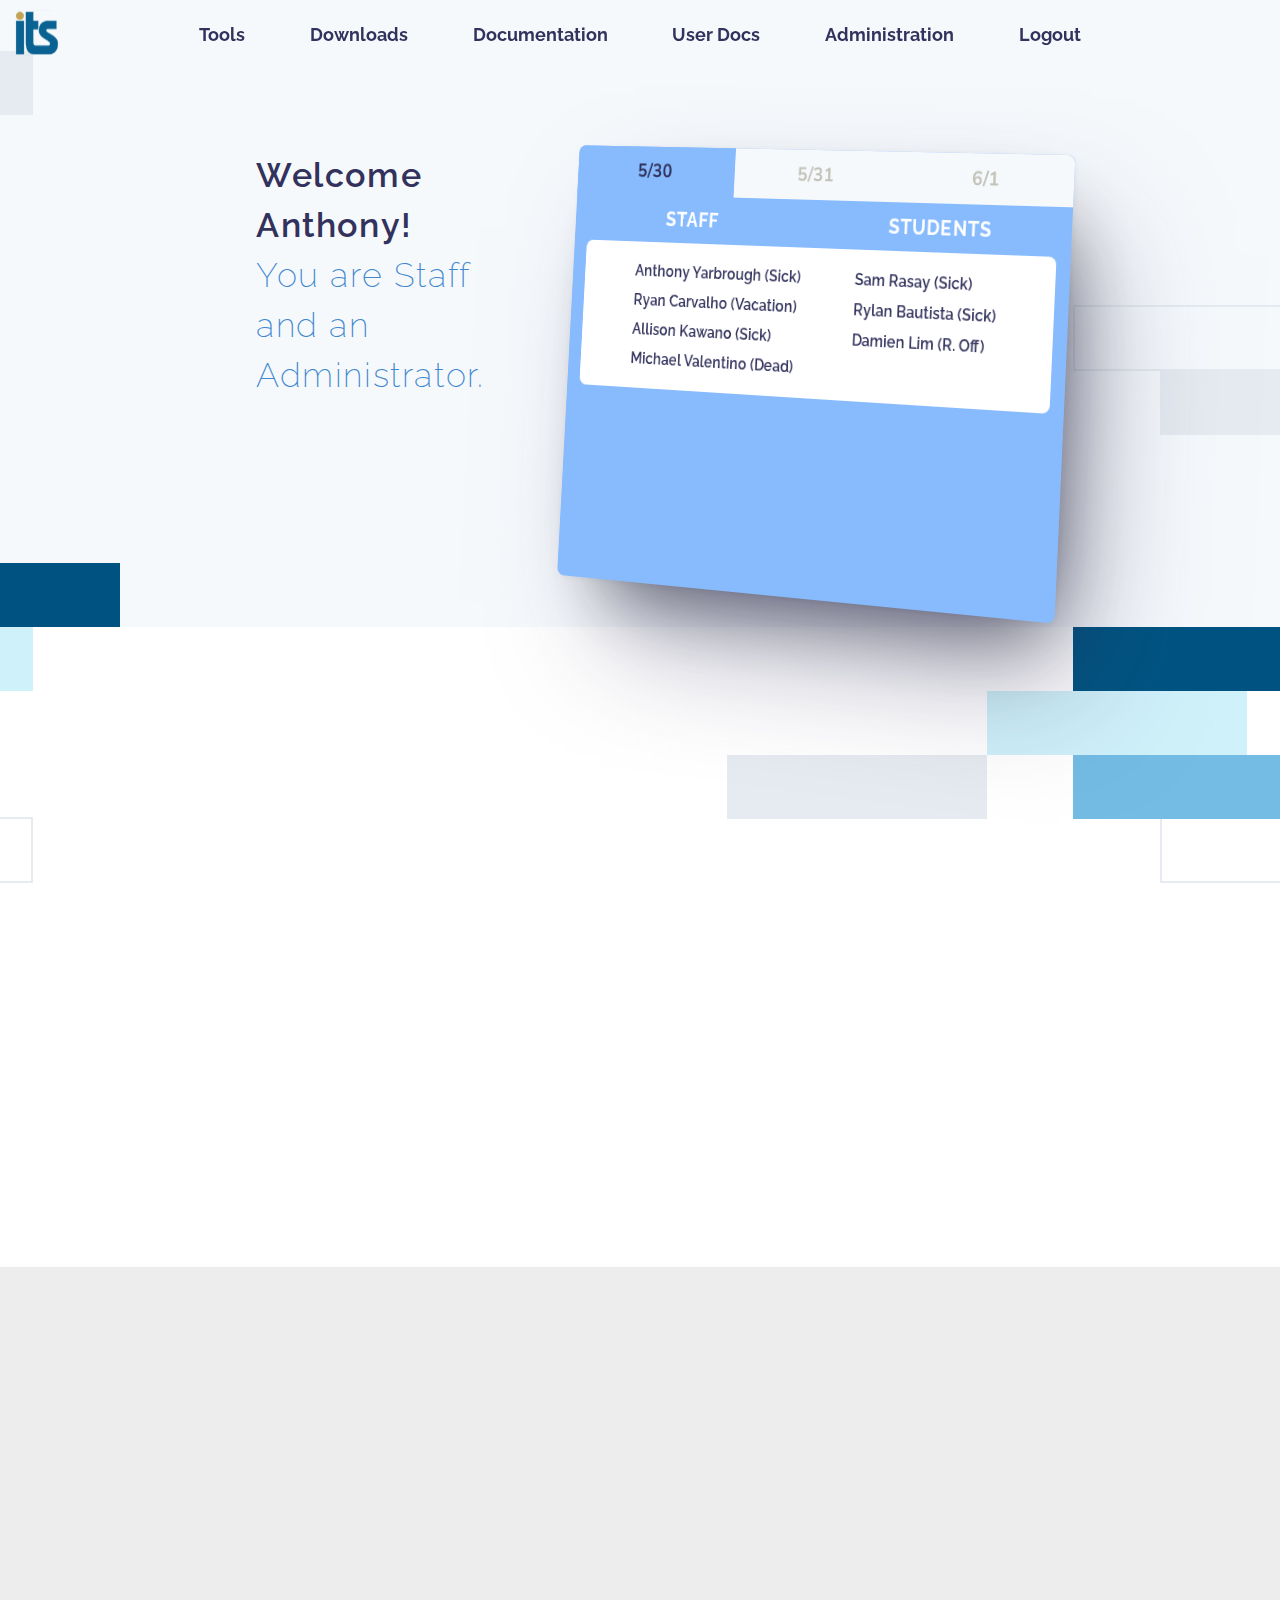
==== main.html @ c036ea23 "main page progress" ====
<!DOCTYPE html>
<head>
  <meta charset="utf-8">
  <meta http-equiv="X-UA-Compatible" content="IE=edge">
  <title>Information Technology Resources</title>
  <meta name="description" content="">
  <meta name="viewport" content="width=device-width, initial-scale=1">

  <link rel="stylesheet" href="css/styles.css">
  <link rel="stylesheet" href="css/dropdown.css">
  <link rel="stylesheet" href="css/main_layout.css">
  <link rel="stylesheet" href="css/main_out.css">
  <link href="https://fonts.googleapis.com/css?family=Raleway:300,400,500,600,700" rel="stylesheet">
  <link href="https://fonts.googleapis.com/css?family=Nunito+Sans:700" rel="stylesheet">

</head>

<body>
  <header class="cd-morph-dropdown">
    <a href="#">
      <img src="img/its.svg" id="logo">
    </a>
  
    <a href="#0" class="nav-trigger">Open Nav
      <span aria-hidden="true"></span>
    </a>
  
    <nav class="main-nav">
      <ul>
        <li class="has-dropdown" data-content="tools">
          <a href="#0">Tools</a>
        </li>
  
        <li class="has-dropdown" data-content="downloads">
          <a href="#0">Downloads</a>
        </li>
  
        <li class="has-dropdown" data-content="documentation">
          <a href="#0">Documentation</a>
        </li>
  
        <li class="has-dropdown" data-content="userdocs">
          <a href="#0">User Docs</a>
        </li>
  
        <li class="has-dropdown" data-content="administration">
          <a href="#0">Administration</a>
        </li>
  
        <li class="has-dropdown" data-content="none">
          <a href="#">Logout</a>
        </li>
      </ul>
    </nav>
  
    <div class="morph-dropdown-wrapper">
      <div class="dropdown-list">
        <ul>
          <li id="none" class="dropdown links">
            <a href="#0" class="label" id="logoutlabel">Logout</a>
  
            <div class="content">
  
            </div>
          </li>
  
          <li id="tools" class="dropdown links">
            <a href="#0" class="label">Tools</a>
  
            <div class="content">
              <div class="primarygrp" id="toollinks">
  
                <a href="#" class="linkcontainer">
                  <h3 class="linktitle linkicon titlecolor">
                    <img src="img/Slack.svg"> Slack
                  </h3>
                  <span class="linksub" style="margin-bottom: 24px;">Slide into those DMs.</span>
                </a>
  
                <a href="#" class="linkcontainer">
                  <h3 class="linktitle linkicon titlecolor">
                    <img src="img/UHIMC.svg"> UHIMC
                  </h3>
                  <span class="linksub" style="margin-bottom: 24px;">Lookup UH records (for official use only).</span>
                </a>
  
                <a href="#" class="linkcontainer">
                  <h3 class="linktitle linkicon titlecolor">
                    <img src="img/simp.svg"> SIMP
                  </h3>
                  <span class="linksub" style="margin-bottom: 24px;">Access our ticket system.</span>
                </a>
  
                <a href="#" class="linkcontainer">
                  <h3 class="linktitle linkicon titlecolor">
                    <img src="img/Gmail.svg"> UH Gmail
                  </h3>
                  <span class="linksub">Google @ UH Email service.</span>
                </a>
              </div>
  
              <div class="secondarygrp" id="toolsecondary">
                <ul>
                  <li>
                    <a href="#" class="linktitle linkicon">
                      <img src="img/Email.svg"> Email Generator
                    </a>
                  </li>
                  <li>
                    <a href="#" class="linktitle linkicon">
                      <img src="img/Rio.svg"> Dept/RIO Management
                    </a>
                  </li>
                  <li>
                    <a href="#" class="linktitle linkicon">
                      <img src="img/IP.svg"> IP/MAC Lookup
                    </a>
                  </li>
                  <li>
                    <a href="#" class="linktitle linkicon">
                      <img src="img/Software.svg"> Software Download Page
                    </a>
                  </li>
                </ul>
              </div>
            </div>
          </li>
  
          <li id="downloads" class="dropdown links">
            <a href="#0" class="label">Downloads</a>
  
            <div class="content">
              <div class="primarygrp">
                <div class="linkcontainer">
                  <h3 class="linktitle linkicon">
                    <img src="img/Downloads.svg"> Waiver Downloads
                  </h3>
                  <span class="linksub">Choose the appropriate waiver type.</span>
                </div>
                <div id="waivers">
                  <a href="#">Waiver of Liability</a>
                  <a href="#">Waiver for Disk Recovery</a>
                  <a href="#">Waiver for Drop-Offs</a>
                </div>
              </div>
              <div class="secondarygrp">
                <ul>
                  <li>
                    <a href="#" class="linktitle linkicon">
                      <img src="img/Contract.svg"> Contract for Phone Headsets
                    </a>
                  </li>
                </ul>
              </div>
            </div>
          </li>
  
          <li id="documentation" class="dropdown button">
            <a href="#0" class="label" style="color: #6772e5;">Documentation</a>
  
            <div class="content">
              <div class="primarygrp">
                <a href="#" class="linkcontainer" id="docgrp">
                  <h3 class="linktitle linkicon">
                    <svg width="17" height="17" viewBox="0 0 17 15" version="1.1" xmlns="http://www.w3.org/2000/svg" xmlns:xlink="http://www.w3.org/1999/xlink">
                      <g id="Canvas" fill="none">
                        <g id="documentation">
                          <g id="Vector">
                            <path id="vector1" d="M 0.945 2.57492e-08L 4.577 2.57492e-08C 6.744 2.57492e-08 8.5 1.007 8.5 2.832L 8.5 14.415C 7.988 14.415 7.485 14.078 7.17 13.825C 6.14 12.997 4.113 12.997 1.948 12.997L 0.945 12.997C 0.821032 12.9971 0.698252 12.9728 0.583671 12.9255C 0.469089 12.8782 0.36495 12.8088 0.277198 12.7212C 0.189447 12.6337 0.119802 12.5297 0.0722403 12.4152C 0.0246785 12.3007 0.000131252 12.178 0 12.054L 0 0.946C 0 0.424 0.423 0.002 0.945 0.002L 0.945 2.57492e-08Z"
                              fill="#87BBFD" />
                          </g>
                          <g id="Vector_2">
                            <path id="vector2" d="M 7.555 2.57492e-08L 3.923 2.57492e-08C 1.757 2.57492e-08 0 1.007 0 2.832L 0 14.415C 0.512 14.415 1.015 14.078 1.33 13.825C 2.36 12.997 4.387 12.997 6.552 12.997L 7.555 12.997C 7.67914 12.9971 7.80208 12.9728 7.91679 12.9253C 8.0315 12.8779 8.13573 12.8083 8.22351 12.7205C 8.31129 12.6327 8.38089 12.5285 8.42833 12.4138C 8.47578 12.2991 8.50013 12.1761 8.5 12.052L 8.5 0.947C 8.50013 0.822864 8.47578 0.699921 8.42833 0.585209C 8.38089 0.470496 8.31129 0.366268 8.22351 0.278491C 8.13573 0.190713 8.0315 0.12111 7.91679 0.0736658C 7.80208 0.0262217 7.67914 0.00186843 7.555 0.002L 7.555 2.57492e-08Z"
                              transform="translate(8.5 0)" fill="#6772E5" />
                          </g>
                        </g>
                      </g>
                    </svg>
                    Help Desk Wiki
                  </h3>
                  <span class="linksub">Review any Help Desk procedure.</span>
                </a>
                <div class="docArticles">
                  <ul>
                    <li>
                      <h4>Common Docs</h4>
                    </li>
                    <li>
                      <a href='#'>Phones</a>
                    </li>
                    <li>
                      <a href='#'>Attendance</a>
                    </li>
                    <li>
                      <a href='#'>Email</a>
                    </li>
                    <li>
                      <a href='#'>General Policies</a>
                    </li>
                  </ul>
                  <ul>
                    <li>
                      <h4>Popular Topics</h4>
                    </li>
                    <li>
                      <a href='#'>ID Management</a>
                    </li>
                    <li>
                      <a href='#'>File Drop</a>
                    </li>
                    <li>
                      <a href='#'>Service Window</a>
                    </li>
                    <li>
                      <a href='#'>Data Center Access</a>
                    </li>
                  </ul>
                </div>
              </div>
  
              <div class="secondarygrp">
                <ul>
                  <li>
                    <a href="#" class="linktitle linkicon">
                      <img src="img/Schedules.svg"> Schedules
                    </a>
                  </li>
                  <li>
                    <a href="#" class="linktitle linkicon">
                      <img src="img/BuildingIP.svg"> Building IP List
                    </a>
                  </li>
                  <li>
                    <a href="#" class="linktitle linkicon">
                      <img src="img/Phone.svg"> Phone Numbers &amp; Useful Info
                    </a>
                  </li>
                  <li>
                    <a href="#" class="linktitle linkicon">
                      <img src="img/Checklist.svg"> Operations Checklist
                    </a>
                  </li>
                </ul>
              </div>
            </div>
          </li>
  
          <li id="userdocs" class="dropdown button">
            <a href="#0" class="label" style="color: #e39f48;">User Docs</a>
  
            <div class="content">
              <div class="primarygrp">
                <a href="#" class="linkcontainer" id="askus">
                  <h3 class="linktitle linkicon">
                    <img src="img/AskUs.svg"> AskUs Articles
                  </h3>
                  <span class="linksub" style="margin-bottom: 24px;">A collection of instructional articles.</span>
                </a>
  
                <a href="#" class="linkcontainer" id="reps">
                  <h3 class="linktitle linkicon">
                    <img src="img/Reps.svg"> ITS Campus Reps
                  </h3>
                  <span class="linksub">Hours &amp; location of PW reset reps.</span>
                </a>
              </div>
  
              <div class="secondarygrp">
                <ul>
                  <li>
                    <a href="#" class="linktitle linkicon">
                      <img src="img/Policy.svg"> ITS Support Policy
                    </a>
                  </li>
                  <li>
                    <a href="#" class="linktitle linkicon">
                      <img src="img/Labs.svg"> ITS Labs Homepage
                    </a>
                  </li>
                  <li>
                    <a href="#" class="linktitle linkicon">
                      <img src="img/AnR.svg"> A&amp;R Representatives
                    </a>
                  </li>
                </ul>
              </div>
            </div>
          </li>
  
          <li id="administration" class="dropdown button">
            <a href="#0" class="label" style="color: #b76ac4;">Administration</a>
            <div class="content">
              <div class="primarygrp">
                <a href="#" class="linkcontainer">
                  <h3 class="linktitle linkicon admincolor">
                    <img src="img/Schedule.svg"> Schedule Management
                  </h3>
                  <span class="linksub" style="margin-bottom: 24px;">Edit &amp; view schedules/timesheets.</span>
                </a>
                <a href="#" class="linkcontainer">
                  <h3 class="linktitle linkicon admincolor">
                    <img src="img/Account.svg"> Account Management
                  </h3>
                  <span class="linksub" style="margin-bottom: 24px;">Add/Edit users to HDSupport.</span>
                </a>
                <a href="#" class="linkcontainer">
                  <h3 class="linktitle linkicon admincolor">
                    <img src="img/Matrix.svg"> Browser Recommendations
                  </h3>
                  <span class="linksub">Manage the browser matrix.</span>
                </a>
              </div>
  
              <div class="secondarygrp">
                <ul>
                  <li>
                    <a href="#" class="linktitle linkicon">
                      <img src="img/waiver.svg"> Waiver Management
                    </a>
                  </li>
                  <li>
                    <a href="#" class="linktitle linkicon">
                      <img src="img/database.svg"> PHP MyAdmin
                    </a>
                  </li>
                </ul>
              </div>
            </div>
          </li>
        </ul>
  
        <div class="bg-layer" aria-hidden="true"></div>
      </div>
      <!-- dropdown-list -->
    </div>
    <!-- morph-dropdown-wrapper -->
  </header>

  <div class="BGcontainer">
    <div id="heroBG">
      <span class="gray" id="stripe1"></span>
      <span class="lightblue" id="stripe2"></span>
      <span class="darkblue" id="stripe3"></span>
      <span class="lightblue2" id="stripe4"></span>
      <span class="darkblue" id="stripe5"></span>
      <span class="grayline" id="stripe6"></span>
      <span class="lightblue2" id="stripe7"></span>
      <span class="lightblue" id="stripe8"></span>
      <span class="gray" id="stripe9"></span>
      <span class="grayline" id="stripe10"></span>
      <span class="grayline" id="stripe11"></span>
      <span class="grayline" id="stripe12"></span>
      <span class="gray" id="stripe13"></span>
      <span class="white" id="stripebg"></span>
    </div>
  </div>

  <div class="contain">
    <section id="namesAndRoles">
      <div>
        <h2 class="welcome-text">Welcome Anthony!
          <br>
          <span class="welcome-accent">You are Staff and an Administrator.</span>
        </h2>
      </div>
      <div>
        <div class="welcome-card">
          <div class="cd-tabs js-cd-tabs">
            <nav>
              <ul class="cd-tabs__navigation js-cd-navigation">
                <li>
                  <a data-content="today" class="cd-selected numbers" href="#0">5/30</a>
                </li>
                <li>
                  <a data-content="tomorrow" href="#0" class="numbers">5/31</a>
                </li>
                <li>
                  <a data-content="more" href="#0" class="numbers">6/1</a>
                </li>
              </ul>
            </nav>

            <div class="welcome-sideheading">
              <h6>Staff</h6>
              <h6>Students</h6>
            </div>
          
            <ul class="cd-tabs__content js-cd-content">
              <li data-content="today" class="cd-selected welcome-sidetext">
                <div>
                  <div>Anthony Yarbrough (Sick)</div>
                  <div>Ryan Carvalho (Vacation)</div>
                  <div>Allison Kawano (Sick)</div>
                  <div>Michael Valentino (Dead)</div>
                </div>

                <div>
                  <div>Sam Rasay (Sick)</div>
                  <div>Rylan Bautista (Sick)</div>
                  <div>Damien Lim (R. Off)</div>
                </div>
              </li>
          
              <li data-content="tomorrow" class="welcome-sidetext">
                Lorem ipsum dolor sit amet, consectetur adipisicing elit. Non a voluptatibus, ex odit totam cumque nihil eos asperiores
                ea, labore rerum. Doloribus tenetur quae impedit adipisci, laborum dolorum eaque ratione quaerat, eos dicta consequuntur
                atque ex facere voluptate cupiditate incidunt.
              </li>

              <li data-content="more" class="welcome-sidetext">
                Lorem ipsum dolor sit amet, consectetur adipisicing elit. Non a voluptatibus, ex odit totam cumque nihil eos asperiores ea,
                labore rerum. Doloribus tenetur quae impedit adipisci, laborum dolorum eaque ratione quaerat, eos dicta consequuntur atque
                ex facere voluptate cupiditate incidunt.
              </li>
            </ul>
          </div>
        </div>
      </div>
    </section>

    <section id="peopleOut">
      
    </section>

    <section id="actionButtons">

    </section>
  </div>

  <script type="text/javascript" src="js/jquery-3.3.1.min.js"></script>
  <script type="text/javascript" src="js/dropdown.js"></script>
  <script type="text/javascript" src="js/main_out.js"></script>
  <script type="text/javascript" src="js/misc.js"></script>

</body>
---- css/styles.css ----
*, ::after, ::before {
    box-sizing: inherit;
}

header {
  z-index: 2;
}

form {
  display: contents;
  margin: 0;
}

body {
  margin: 0;
  text-rendering: optimizeLegibility;
  -webkit-font-smoothing: antialiased;
  -moz-osx-font-smoothing: grayscale;
  font-feature-settings: "pnum";
  font-variant-numeric: proportional-nums;
  font-family: 'Raleway', 'Nunito Sans', sans-serif;
  background-color: hsl(0, 0%, 93%);
  overflow-x: hidden;
}

a {
  text-decoration: none;
}

h1, h2, h3, h4, h5, h6 {
  margin: 0;
}

p {
  margin: 0px 0px 12px 0px;
}

textarea {
  font-family: inherit;
  border:  none;
  outline: none;
  resize: none;
  padding: 7px 20px 7px 13px;
  font-weight: 400;
  font-size: 13px;
  line-height: 18px;
  background-color: #f1f3f6;
  color: #32325d;
  border-radius: 4px;
    -webkit-transition: background-color .1s ease-in,color .1s ease-in;
  transition: background-color .1s ease-in,color .1s ease-in;
  height: 100px;
  width: 400px;
}

textarea:focus {
  background-color: transparent;
  color: #4d4e6d!important;
  box-shadow: 0 0 0 1px #e4effa;
}

input[type="text"] {
  font-family: inherit;
  font-weight: 400;
  border: none;
  outline: none;
  width: 100%;
  border-radius: 15px;
  padding: 10px;
  font-size: 14px;
  background-color: #f1f3f6;
  color: #323325;
  -webkit-transition: background-color .1s ease-in,color .1s ease-in;
  transition: background-color .1s ease-in,color .1s ease-in;
  height: 30px;
}

input[type="text"]:focus {
  background-color: transparent;
  color: #4d4e6d!important;
  box-shadow: 0 0 0 1px #e4effa;
}

input[type="submit"] {
  border: none;
  cursor: pointer;
}

select {
  border: 1px solid #eee;
  width: 100%;
  color: #111;
  font-family: inherit;
  font-weight: 400;
  padding: 15px;
  margin-bottom: 12px;
  border-radius: 30px;
  background-color: #f1f3f6;
  outline: 0;
  background-image: url("../img/select.svg");
  background-repeat: no-repeat;
  background-position: 95%;
  background-size: .8em;
  -moz-appearance: none;
  -webkit-appearance: none;
}

table {
  background-color: #fff;
  border-spacing: 0;
  border-radius: 6px;
  box-shadow: 0 15px 35px rgba(50,50,93,.1), 0 5px 15px rgba(0,0,0,.07);
}

th {
  font-weight: 600;;
  text-align: left;
  color: #fff;
  text-transform: uppercase;
  font-size: 16px;
  padding: 15px;
  border-bottom: 1px solid #e6e6e6;
  background-color: #39a7c9;
}

td {
  padding: 15px;
  border-bottom: 1px solid #e6e6e6;
  color: #525f7f;
  font-size: 16px;
  font-weight: 500;
}

[type="checkbox"]:checked, [type="checkbox"]:not(:checked) {
    position: absolute;
    visibility: hidden;
}

[type="checkbox"], [type="radio"] {
    -webkit-box-sizing: border-box;
    box-sizing: border-box;
    padding: 0;
}

[type="checkbox"] + label {
    position: relative;
    padding-left: 2em;
    cursor: pointer;
    display: inline-block;
    height: 25px;
    line-height: 25px;
    font-size: .9em;
    margin-right: 12px;
    -webkit-user-select: none;
    -moz-user-select: none;
    -khtml-user-select: none;
    -ms-user-select: none;
}

[type="checkbox"] + label::before {
    content: "";
    position: absolute;
    top: 0;
    left: 3px;
    width: 15px;
    height: 15px;
    z-index: 0;
    border: 1px solid #666;
    border-radius: 1px;
    margin-top: 4px;
    -webkit-transition: .2s;
    transition: .2s;
}

[type="checkbox"]:checked + label::before {
    top: -8px;
    left: -2px;
    width: 10px;
    height: 18px;
    border-top: 2px solid transparent;
    border-left: 2px solid transparent;
    border-right: 2px solid #06d19c;
    border-bottom: 2px solid #06d19c;
    -webkit-transform: rotate(40deg);
    -ms-transform: rotate(40deg);
    transform: rotate(40deg);
    -webkit-backface-visibility: hidden;
    backface-visibility: hidden;
    -webkit-transform-origin: 100% 100%;
    -ms-transform-origin: 100% 100%;
    transform-origin: 100% 100%;
}

label {
  display: block;
  text-align: left;
}

ul, ol {
  margin: 0;
  padding: 0;
  list-style: none;
}

.listicon {
  margin-bottom: 12px;
  position: relative;
  padding-left: 2em;
  font-size: 16px;
}

.listicon:before {
  content: ' ';
  width: 20px;
  height: 20px;
  top: 0;
  left: 0;
  position: absolute;
  background: url('../img/checkmark-outline.svg')
}

.muted-text {
  line-height: 1;
  font-weight: 300;
  font-size: 13px;
  color: hsl(0, 0%, 37%)
}

.body-text {
  color: hsl(0, 0%, 37%);
  font-size: 16px;
  font-weight: 400;
  line-height: 1.5;
}

.title-text {
  color: #222;
  font-weight: 600;
  font-size: 36px;
  text-transform: uppercase;
  letter-spacing: .15rem;
}

.welcome-text {
  color: #32325d;
  font-weight: 600;
  font-size: 34px;
  letter-spacing: .1rem;
  line-height: 50px;
}

.welcome-accent {
  color: #3e87cf;
  font-weight: 200;
}

.welcome-card {
  background: #87bbfd;
  border-radius: 8px;
  overflow: hidden;
  width: 566px;
  height: 446px;
  box-shadow: 0 15px 35px rgba(50,50,93,.1),0 5px 15px rgba(0,0,0,.07);
  transform-origin: top center;
}

@media (min-width: 880px) {
  .welcome-card {
    box-shadow: 1px 1px 5px 0 rgba(26,26,67,.05),39px 62.5px 125px -25px rgba(50,50,93,.5),23.4px 37.5px 75px -37.5px rgba(0,0,0,.6);
    transform: scale(1) translateX(50px) translateY(0) perspective(3190px) rotateY(-29deg) rotateX(4deg) rotate(1deg);
  }
}

.welcome-sidetext {
  color: #32325d;
  font-weight: 600;
  font-size: 16px;
  line-height: 30px;
}

.welcome-sideheading {
  display: flex;
  color: #fff;
  font-size: 30px;
  justify-content: space-evenly;
  padding: 12px 0;
  text-transform: uppercase;
  letter-spacing: .04em;
}

.card {
  background-color:  #fff;
  padding: 30px;
  box-shadow: 0 15px 35px rgba(50,50,93,.1), 0 5px 15px rgba(0,0,0,.07);
  border-radius: 4px;
}

.footercard {
  background-color:  #fff;
  padding: 40px 40px 40px 120px;
  box-shadow: 0 15px 35px rgba(50,50,93,.1), 0 5px 15px rgba(0,0,0,.07);
  border-radius: 4px;
}

.top-stripe {
    border-top: 6px solid #408AF8;
}

.clockicon {
  width: 48px;
}

.numbers {
  font-family: 'Nunito Sans', sans-serif;
}

.commonButton {
  white-space: nowrap;
  display: inline-block;
  height: 40px;
  line-height: 40px;
  padding: 0 14px;
  box-shadow: 0 4px 6px rgba(50,50,93,.11), 0 1px 3px rgba(0,0,0,.08);
  background: #fff;
  border-radius: 4px;
  font-size: 15px;
  font-weight: 700;
  text-transform: uppercase;
  letter-spacing: .13em;
  color: #6772e5;
  text-decoration: none;
  transition: all .15s ease;
  text-shadow: 0 2px 3px rgba(0,0,0,.15);
}

.commonButton:hover {
  transform: translateY(-1px);
  box-shadow: 0 7px 14px rgba(50,50,93,.1), 0 3px 6px rgba(0,0,0,.08);
}

.commonButton:active {
  transform: translateY(1px);
}

.clockimg {
  width: 250px;
}

.clocktime {
  width: 18px;
}

.sideheading {
  font-weight: bolder;
  font-size: 19px;
  letter-spacing: .12rem;
  text-transform: uppercase;
  margin-top: 12px;
  border-bottom: 1px solid #d2d1d1cc;
  padding-bottom: 30px;
  font-family: Roboto;
}

.sideicon {
  width: 24px;
}

.white-text {
  color: #fff;
  text-shadow: 0 1px 2px rgba(0, 0, 0, 0.20);
}

.sideEmphasis {
  margin-bottom: 12px;
  font-size: 16px;
  font-weight: 600;
  font-style: italic;
}

.sidestamp {
  text-align: center;
  font-size: 14px;
}

.commenttext {
  font-size: 13px;
}

.bottomemphasis {
  font-size: 24px;
  font-weight: bold;
  margin-bottom: 12px;
}

.bottomsubheading {
  margin-bottom: 12px;
  font-size: 16px;
  font-style: italic;
}

.commentsubheading {
  font-size: 15px;
  font-weight: 300;
  margin-bottom: 12px;
}

.commentsubheading > b {
  font-weight: 700;
}

.bottommuted {
  color: hsl(0, 0%, 42%);
  font-weight: 300;
  font-size: 14px;
}

.bottomexample {
  font-size: 16px;
  margin-bottom: 12px;
  position: relative;
  padding-left: 2em;
  font-style: italic;
}

.bottomexample::before {
  content: ' ';
  width: 20px;
  height: 20px;
  top: 4px;
  left: 0;
  position: absolute;
  background: url('../img/arrow-outline-right.svg')
}

.section-title {
  font-size: 34px;
  font-weight: 500;
  color: #32325d;
  margin-top: 24px;
  letter-spacing: .1rem;
  margin-bottom: 24px;
}

.sidecardimg {
  width: 130px;
  height: 130px;
  position: absolute;
  left: -30px;
}

.verticalradio {
  display: block;
}

#timesheetinfo {
  max-width: 1160px;
}

#clockinButton {
  color: #fff;
  background: linear-gradient(180deg, #f5515f 0%,#A1051D 100%);
}

#clockoutButton {
  color: #fff;
  background: linear-gradient(180deg, #3ecf8e 0%,#1a965f 100%);
}

#clockedin {
  color: #24b47e;
}

#clockedout {
  color: #c81a1a;
}

#comment {
 font-style: italic;
}

#commentbold {
  color: #1770f4;
  font-size: 16px;
}

#timestamp {
  color: #5a77f3;
}

#sideclock {
  background:linear-gradient(135deg, #44609e 0%,#3192bb 100%);
  border-radius: 0px 4px 4px 0px;
}

#sideclock > div:nth-child(1) {
  text-align: center;
}

#mainclock {
  border-radius: 4px 0px 0px 4px;
}

#timestamptext {
  text-align: center;
}

#sidecomments {
  border-top: 1px solid #d2d1d1cc;
  padding-top: 30px;
}

#sidecomments div:nth-child(1) {
  text-align: center;
}

#belowcomments > img:nth-child(1) {
  width: 275px;
}

#commentexamples >img:nth-child(2) {
  width: 275px;
}

#reprimand {
  position: relative;
  padding-left: 2em;
  margin-top: 18px;
  line-height: 1.5;
}

#reprimand::before {
  content: ' ';
  width: 20px;
  height: 20px;
  top: 0;
  left: 0;
  position: absolute;
  background: url('../img/exclamation-outline.svg');
}

#falsify {
  line-height: 1.5;
  margin-top: 12px;
  padding-left: 2em;
}

#commentxborder {
  border-bottom: 3px solid #f6f9fc;
}

#commentyborder {
  border-left: 3px solid #f6f9fc;
}

#timesheetheading {
  color: #2fb7e4;
}

#printableheading {
  color: #b76ac4;
}

#showbutton {
  text-align: center;
  color: #fff;
  background:linear-gradient(180deg, #0fd2f4 0%,#099be6 100%);
}

#printbutton {
  text-align: center;
  color: #fff;
  background: linear-gradient(180deg,#fca7e2 0%, #ed79ca 100%);           
}

#printinput {
  margin-bottom: 12px;
  width: 50%;
}

#logo {
  width: 50px;
  height: 50px;
  position: absolute;
  top: 8px;
  left: 12px;
}

.tippy-tooltip.warning-theme {
  background-color: #fff;
  border: 1px solid #ffa27b;
  border-radius: 4px;
  padding: 10px;
  box-shadow: 0 2px 4px rgba(0,0,0,.18);

  color: hsl(0, 0%, 37%);
  font-size: 13px;
  font-weight: 500;
  line-height: 1.5;
  text-align: left;
}

.tippy-tooltip.warning-theme .tippy-content {
  display: flex;
}

#warningicon {
  align-self: flex-start;
  width: 20px;
  height: 20px;
  margin-right: 9px;
}

.tippy-tooltip.warning-theme .tippy-backdrop {
  background-color: transparent;
}
---- css/dropdown.css ----
/* -------------------------------- 
 Header
-------------------------------- */
.cd-morph-dropdown {
  position: relative;
  height: 60px;
}
.cd-morph-dropdown::before {
  /* never visible - used in JS to check mq */
  content: 'mobile';
  display: none;
}
.cd-morph-dropdown .nav-trigger {
  /* menu icon - visible on small screens only */
  position: absolute;
  top: 0;
  right: 0;
  height: 60px;
  width: 60px;
  /* replace text with icon */
  overflow: hidden;
  text-indent: 100%;
  white-space: nowrap;
  color: transparent;
}
.cd-morph-dropdown .nav-trigger span, .cd-morph-dropdown .nav-trigger span::after, .cd-morph-dropdown .nav-trigger span::before {
  /* these are the 3 lines of the menu icon */
  position: absolute;
  background-color: #1A1A1A;
  height: 3px;
  width: 26px;
}
.cd-morph-dropdown .nav-trigger span {
  left: 50%;
  top: 50%;
  bottom: auto;
  right: auto;
  -webkit-transform: translateX(-50%) translateY(-50%);
      -ms-transform: translateX(-50%) translateY(-50%);
          transform: translateX(-50%) translateY(-50%);
  -webkit-transition: background-color .3s;
  transition: background-color .3s;
}
.cd-morph-dropdown .nav-trigger span::after, .cd-morph-dropdown .nav-trigger span::before {
  content: '';
  left: 0;
  -webkit-transition: -webkit-transform .3s;
  transition: -webkit-transform .3s;
  transition: transform .3s;
  transition: transform .3s, -webkit-transform .3s;
}
.cd-morph-dropdown .nav-trigger span::before {
  -webkit-transform: translateY(-9px);
      -ms-transform: translateY(-9px);
          transform: translateY(-9px);
}
.cd-morph-dropdown .nav-trigger span::after {
  -webkit-transform: translateY(9px);
      -ms-transform: translateY(9px);
          transform: translateY(9px);
}
.cd-morph-dropdown.nav-open .nav-trigger span {
  background-color: transparent;
}
.cd-morph-dropdown.nav-open .nav-trigger span::before {
  -webkit-transform: rotate(45deg);
      -ms-transform: rotate(45deg);
          transform: rotate(45deg);
}
.cd-morph-dropdown.nav-open .nav-trigger span::after {
  -webkit-transform: rotate(-45deg);
      -ms-transform: rotate(-45deg);
          transform: rotate(-45deg);
}
.cd-morph-dropdown .main-nav {
  display: none;
}
.cd-morph-dropdown .morph-dropdown-wrapper {
  display: none;
  position: absolute;
  top: 60px;
  left: 0;
  width: 100%;
  padding-top: 12px;
  box-shadow: inset 0 1px 0 #e6e6e6;
  background-color: #FFFFFF;
}
.cd-morph-dropdown.nav-open .morph-dropdown-wrapper {
  display: block;
}
.cd-morph-dropdown .dropdown-list > ul > li {
  margin-bottom: 3.3em;
}
.cd-morph-dropdown .label {
  display: block;
  font-size: 22px;
  color: #1A1A1A;
  margin-bottom: .8em;
  margin-left: 6px;
}
.cd-morph-dropdown .content li::after {
  clear: both;
  content: "";
  display: block;
}
.cd-morph-dropdown .gallery .content li {
  margin-bottom: 1.4em;
}
.cd-morph-dropdown .gallery .content a {
  display: block;
}
.cd-morph-dropdown .gallery .content a::before {
  /* icon on the left */
  content: '';
  display: inline-block;
  float: left;
  height: 54px;
  width: 54px;
  margin-right: .6em;
  background: blue;
  border-radius: 50%;
  -webkit-transition: background .2s;
  transition: background .2s;
}
.cd-morph-dropdown .gallery .content a span, .cd-morph-dropdown .gallery .content a em {
  display: block;
  line-height: 1.2;
}
.cd-morph-dropdown .gallery .content a em {
  font-size: 18px;
  padding: .4em 0 .2em;
  color: #1A1A1A;
}
.cd-morph-dropdown .gallery .content a span {
  font-size: 14px;
  color: #a6a6a6;
}
.cd-morph-dropdown .gallery .content a:hover::before {
  background-color: #1A1A1A;
}
.cd-morph-dropdown .links .content > ul > li {
  margin-top: 1em;
}

.cd-morph-dropdown .content h2 {
  color: #a6a6a6;
  text-transform: uppercase;
  font-weight: bold;
  font-size: 1.3rem;
  margin: 20px 0 10px 14px;
}

.cd-morph-dropdown .main-nav > ul > li > a {
  padding: 0 1.8em;
}

@media (max-width: 1200px) {
  .cd-morph-dropdown .main-nav > ul > li > a {
  padding: 0 .6em;
}
}
@media only screen and (min-width: 955px) {
  .cd-morph-dropdown {
    position: absolute;
    height: 80px;
    left: 0;
    top: 0;
    width: 100%;
    padding: 0;
    text-align: center;
    background-color: transparent;
    z-index: 2;
  }
  .cd-morph-dropdown::before {
    content: 'desktop';
  }
  .cd-morph-dropdown .nav-trigger {
    display: none;
  }
  .cd-morph-dropdown .main-nav {
    display: inline-block;
  }
  .cd-morph-dropdown .main-nav > ul > li {
    display: inline-block;
    float: left;
  }

/* Dropdown header text */
  .cd-morph-dropdown .main-nav > ul > li > a {
    display: block;
    height: 70px;
    line-height: 70px;
    color: #32325d;
    font-size: 18px;
    font-weight: bold;
    transition: opacity .2s;
  }

  .cd-morph-dropdown.is-dropdown-visible .main-nav > ul > li > a {
    /* main navigation hover effect - on hover, reduce opacity of elements not hovered over */
    opacity: .4;
  }
  .cd-morph-dropdown.is-dropdown-visible .main-nav > ul > li.active > a {
    opacity: 1;
  }
  .cd-morph-dropdown .morph-dropdown-wrapper {
    /* dropdown wrapper - used to create the slide up/slide down effect when dropdown is revealed/hidden */
    display: block;
    top: 58px;
    /* overwrite mobile style */
    width: auto;
    padding: 0;
    box-shadow: none;
    background-color: transparent;
    /* Force Hardware acceleration */
    -webkit-transform: translateZ(0);
            transform: translateZ(0);
    will-change: transform;
    -webkit-transform: translateY(20px);
        -ms-transform: translateY(20px);
            transform: translateY(20px);
    -webkit-transition: -webkit-transform .3s;
    transition: -webkit-transform .3s;
    transition: transform .3s;
    transition: transform .3s, -webkit-transform .3s;
  }
  .cd-morph-dropdown.is-dropdown-visible .morph-dropdown-wrapper {
    -webkit-transform: translateY(0);
        -ms-transform: translateY(0);
            transform: translateY(0);
  }
  .cd-morph-dropdown .dropdown-list {
    position: absolute;
    top: 0;
    left: 0;
    visibility: hidden;
    -webkit-transform: translateZ(0);
            transform: translateZ(0);
    will-change: transform, width, height;
    -webkit-transition: visibility .3s;
    transition: visibility .3s;
    box-shadow: 0 10px 20px rgba(0, 0, 0, 0.08);
  }
  .no-csstransitions .cd-morph-dropdown .dropdown-list {
    display: none;
  }
  .cd-morph-dropdown .dropdown-list::before {
    /* dropdown top triangle */
    content: '';
    position: absolute;
    bottom: 100%;
    left: 50%;
    right: auto;
    -webkit-transform: translateX(-50%);
        -ms-transform: translateX(-50%);
            transform: translateX(-50%);
    height: 0;
    width: 0;
    border: 8px solid transparent;
    border-bottom-color: #FFFFFF;
    opacity: 0;
    -webkit-transition: opacity .3s;
    transition: opacity .3s;
  }
  .cd-morph-dropdown .dropdown-list > ul {
    position: relative;
    z-index: 1;
    height: 100%;
    width: 100%;
    overflow: hidden;
  }
  .cd-morph-dropdown.is-dropdown-visible .dropdown-list {
    visibility: visible;
    -webkit-transition: width .3s, height .3s, -webkit-transform .3s;
    transition: width .3s, height .3s, -webkit-transform .3s;
    transition: transform .3s, width .3s, height .3s;
    transition: transform .3s, width .3s, height .3s, -webkit-transform .3s;
  }
  .cd-morph-dropdown.is-dropdown-visible .dropdown-list::before {
    opacity: 1;
  }
  .cd-morph-dropdown .dropdown {
    position: absolute;
    left: 0;
    top: 0;
    opacity: 0;
    visibility: hidden;
    width: 100%;
    -webkit-transition: opacity .3s, visibility .3s;
    transition: opacity .3s, visibility .3s;
  }
  .cd-morph-dropdown .dropdown.active {
    opacity: 1;
    visibility: visible;
  }
  .cd-morph-dropdown .dropdown.move-left .content {
    -webkit-transform: translateX(-100px);
        -ms-transform: translateX(-100px);
            transform: translateX(-100px);
  }
  .cd-morph-dropdown .dropdown.move-right .content {
    -webkit-transform: translateX(100px);
        -ms-transform: translateX(100px);
            transform: translateX(100px);
  }
  .cd-morph-dropdown .label {
    /* hide the label on bigger devices */
    display: none;
  }
  .cd-morph-dropdown .content {
    -webkit-transition: -webkit-transform .3s;
    transition: -webkit-transform .3s;
    transition: transform .3s;
    transition: transform .3s, -webkit-transform .3s;
    text-align: left;
  }
  .cd-morph-dropdown .content > ul::after {
    clear: both;
    content: "";
    display: block;
  }
  .cd-morph-dropdown .content > ul > li {
    width: 100%;
    float: left;
    margin-top: 0;
  }
  .cd-morph-dropdown .content > ul > li:nth-of-type(2n) {
    margin-right: 0;
  }
  .cd-morph-dropdown .gallery .content {
    /* you need to set a width for the .content elements because they have a position absolute */
    width: 510px;
    padding-bottom: .8em;
  }
  .cd-morph-dropdown .gallery .content li {
    margin-bottom: 1.8em;
  }
  .cd-morph-dropdown .links .content > ul > li {
    margin-top: 0;
  }
  .cd-morph-dropdown .links .content,
  .cd-morph-dropdown .button .content {
    width: 390px;
  }
  .cd-morph-dropdown .content h2 {
    font-size: 18px;
    text-transform: none;
    font-weight: normal;
    color: #1A1A1A;
    margin: 0 0 .6em;
  }
  .cd-morph-dropdown .bg-layer {
    /* morph dropdown background */
    position: absolute;
    top: 0;
    left: 0;
    height: 1px;
    width: 1px;
    background: #FFFFFF;
    opacity: 0;
    -webkit-transition: opacity .3s;
    transition: opacity .3s;
    -webkit-transform-origin: top left;
        -ms-transform-origin: top left;
            transform-origin: top left;
    -webkit-transform: translateZ(0);
            transform: translateZ(0);
    will-change: transform;
    -webkit-backface-visibility: hidden;
            backface-visibility: hidden;
  }
  .cd-morph-dropdown.is-dropdown-visible .bg-layer {
    opacity: 1;
    -webkit-transition: opacity .3s, -webkit-transform .3s;
    transition: opacity .3s, -webkit-transform .3s;
    transition: transform .3s, opacity .3s;
    transition: transform .3s, opacity .3s, -webkit-transform .3s;
  }
}

.content a {
  color: #6772e5;
}

.content a:hover, #downloads .secondarygrp a:hover, #toollinks a:hover, #toolsecondary a:hover, #userdocs a:hover, #administration a:hover, #waivers a:hover, #logoutlabel:hover, #reps .linkcontainer:hover .linktitle, #userdocs .linkcontainer:hover .linktitle, .linkcontainer:hover .linktitle, .linkcontainer .linksub {
  color: #32325d;
}

.primarygrp {
  padding: 30px 35px;
}

.secondarygrp {
  padding: 20px 35px;
  background: #f6f9fc;
}

.secondarygrp li {
  padding: 8px 0px;
}

.linkcontainer {
  display: block;
}

.linktitle .withicon {
  margin-left: -28px;
}

.linktitle {
  transition: color .1s;
  margin: 0;
  color: #6772e5;
  font-size: 16px;
  line-height: 22px;
  text-transform: uppercase;
  font-weight: 700;
  letter-spacing: .04em;
}

.linkicon {
  white-space: nowrap;
}

.linkicon > img {
  width: 17px;
  height: 17px;
  margin: 0 12px -2px -1px;
}

.linkicon > svg {
  margin: 0 12px -3px -1px;
}

.linksub {
  font-size: 15px;
  line-height: 22px;
  color: #6b7c93;
  margin: 6px 0 0;
  display: block;
  white-space: nowrap;
  margin-left: 33px;
}

.docArticles {
  font-size: 15px;
  line-height: 26px;
  margin: 24px 20px 10px 33px;
  display: flex;
  white-space: nowrap;
  justify-content: space-between;
}

.docArticles h4 {
  font-size: 14px;
  line-height: 22px;
  font-weight: 700;
  text-transform: uppercase;
  letter-spacing: .025em;
  margin: 0 0 3px;
  color: #8898aa;
}

#downloads h3, #downloads .secondarygrp a, #downloads a {
  color: #24b47e;
}

#waivers {
  font-size: 15px;
  line-height: 26px;
  margin: 18px 20px 10px 33px;
  display: flex;
  white-space: nowrap;
  flex-direction: column;;
}

#waivers a {
  color: #32b783;
  font-weight: 500;
}

.hover-light {
  fill: #8898aa;
}

.hover-dark {
  fill: #32325d;
}

#toollinks li {
  padding: 8px 0;
}

#tools a, .titlecolor {
  color: #3396d3;
}

#askus h3, #reps h3, #userdocs a {
  color: #e39f48;
}

.admincolor, #administration a {
  color: #b76ac4;
}

#logoutlabel {
  color: #6772e5;
  font-weight: bold;
}
---- css/main_layout.css ----
.contain {
  display: grid;
  grid-template-rows: repeat(16, 100px);
  grid-template-columns: repeat(20, 5vw);
}

.BGcontainer {
  display: flex;
  flex-direction: column;
  align-items: center;
  width: 100%;
  height: 100%;
  position: absolute;
}

.gray {
  background-color: #e6ebf1;
}

.grayline {
  border: 2px solid #e6ebf1;
  margin-top: -2px;
}

.white {
  background-color: #fff;
}

.lightblue {
  background-color: #74bce4;
}

.lightblue2 {
  background-color: #cff1fa;
}

.darkblue {
  background-color: #005381;
}

#namesAndRoles {
  grid-row: 2 / 7;
  grid-column: 5 / 17;
  display: flex;
  justify-content: space-around;
  margin-top: 50px;
}

#peopleOut {
  grid-row: 8 / 14;
  grid-column: 5 / 17;
}

#heroBG {
  --content-column-width: minmax(0,calc(1040px / var(--content-columns)));
  --content-columns: 12;
  --gutter-columns: 4;
  --gutter-column-width: 1fr;
  position: absolute;
  display: grid;
  grid-template-rows: repeat(20, 64px);
  grid-template-columns: [viewport-start] 1fr [left-gutter-start] repeat(var(--gutter-columns),var(--gutter-column-width)) [left-gutter-end content-start] repeat(var(--content-columns),var(--content-column-width)) [content-end right-gutter-start] repeat(var(--gutter-columns),var(--gutter-column-width)) [right-gutter-end] 1fr [viewport-end];
  top: -13px;
  width: 100%;
  background-color: #f6f9fc;
  z-index: -2;
}

@media (min-width: 1040px) {
  #heroBG {
    --gutter-column-width: var(--content-column-width);
    min-width: calc(1040px / var(--content-columns) * (var(--gutter-columns) * 2 + var(--content-columns)));
  }
}

#stripe1 {
  grid-row: 2;
  grid-column: 3 / span 2;
}

#stripe2 {
  grid-row: 10;
  grid-column: viewport-start/span 3;
}

#stripe3 {
  grid-row: 10;
  grid-column: 4/span 2;
}

#stripe4 {
  grid-row: 11;
  grid-column: 2/span 3;
}

#stripe5 {
  grid-row: 11;
  grid-column: 17/viewport-end;
}

#stripe6 {
  grid-row: 3;
  grid-column: 2 / span 2;
}

#stripe7 {
  grid-row: 12;
  grid-column: 16/span 3;
}

#stripe8 {
  grid-row: 13;
  grid-column: 17/span 4;
  z-index: 0;
}

#stripe9 {
  grid-row: 13;
  grid-column: 13/span 3;
}

#stripe10 {
  grid-row: 14;
  grid-column: 18/span 2;
}

#stripe11 {
  grid-row: 14;
  grid-column: 3 /span 2;
}

#stripe12 {
  grid-row: 6;
  grid-column: 17/span 3;
}

#stripe13 {
  grid-row: 7;
  grid-column: 18/span 3;
}

#stripebg {
  grid-row: 11 / -1;
  grid-column: 1 / -1;
  z-index: -1;
}

.welcome-sideheading > h6 {
  text-align: center;
  width: 100%;
}
---- css/main_out.css ----
.cd-tabs {
  position: relative;
}

@supports (background: linear-gradient(to left, #000, #000)) or (background: -webkit-linear-gradient(to left, #000, #000)) {
  /* if linear-gradient is supported */
  .cd-tabs::after {
    /* subtle gradient layer on top right of the tabbed navigation- to indicate it's possible to scroll */
    content: "";
    position: absolute;
    top: 0;
    right: 0;
    height: 60px;
    width: 50px;
    z-index: 1;
    pointer-events: none;
    background: -webkit-gradient(linear, right top, left top, from(#f8f7ee), to(rgba(248, 247, 238, 0)));
    background: linear-gradient(to left, #f8f7ee, rgba(248, 247, 238, 0));
    visibility: visible;
    opacity: 1;
    -webkit-transition: opacity .3s 0s, visibility 0s 0s;
    transition: opacity .3s 0s, visibility 0s 0s;
  }
  .cd-tabs.cd-tabs--scroll-ended::after {
    /* class added in JavaScript - remove the gradient layer when it's no longer possible to scroll */
    visibility: hidden;
    opacity: 0;
    -webkit-transition: opacity .3s 0s, visibility 0s .3s;
    transition: opacity .3s 0s, visibility 0s .3s;
  }
}

.cd-tabs nav {
  overflow: auto;
  -webkit-overflow-scrolling: touch;
  box-shadow: inset 0 -2px 3px rgba(203, 196, 130, 0.06);
}

@media only screen and (min-width: 768px) {
  .cd-tabs::after {
    display: none;
  }
  .cd-tabs nav {
    height: 100%;
    box-shadow: inset -2px 0 3px rgba(203, 196, 130, 0.06);
    z-index: 1;
  }
}

@media only screen and (min-width: 960px) {
  .cd-tabs nav {
    position: relative;
    float: none;
    box-shadow: none;
  }
}

.cd-tabs__navigation {
  display: flex;
}

.cd-tabs__navigation:after {
  /* clearfix */
  content: "";
  display: table;
  clear: both;
}

.cd-tabs__navigation li {
  width: 100%;
}

.cd-tabs__navigation a {
  position: relative;
  display: block;
  text-align: center;
  font-size: 1.2rem;
  font-weight: 700;
  color: #c3c2b9;
  outline: 0;
  background: #f6f9fc;
  padding: 8px 0px;
}

.cd-tabs__navigation a:hover {
  color: #29324e;
  background-color: rgba(233, 230, 202, 0.3);
}

.cd-tabs__navigation a.cd-selected {
  background-color: #87bbfd !important;
  /* box-shadow: inset 0 3px 0 #005381; */
  color: #32325d;
}

@media only screen and (min-width: 768px) {
  .cd-tabs__navigation {
    /* move the nav to the left on medium sized devices */
  }
  .cd-tabs__navigation a {
  }
  .cd-tabs__navigation a.cd-selected {
   /* box-shadow: inset 0 3px 0 #005381; */
  }
}

@media only screen and (min-width: 960px) {
  .cd-tabs__navigation {
    /* tabbed navigation on top on big devices */
    display: flex;
  }
  .cd-tabs__navigation a {
    padding: 12px 0;
  }
  .cd-tabs__navigation a.cd-selected {
  }
  .cd-tabs__navigation a::before {
    top: 50%;
    margin-top: -8px;
    margin-left: 0;
    left: 40px;
  }
}

.cd-tabs__content {
  
}

.cd-tabs__content li {
  display: none;
  padding: 15px 0px;
  background: #fff;
  margin: 0px 15px;
  border-radius: 8px;
}

.cd-tabs__content li.cd-selected {
  display: flex;
  justify-content: space-evenly;
  animation: cd-fade-in 1s;
}

@media only screen and (min-width: 768px) {
  .cd-tabs__content {
  }
  .cd-tabs__content li {
  }
}

@media only screen and (min-width: 960px) {
  .cd-tabs__content {
    min-height: 0;
  }
  .cd-tabs__content li {
  }
}

@-webkit-keyframes cd-fade-in {
  0% {
    opacity: 0;
  }
  100% {
    opacity: 1;
  }
}

@keyframes cd-fade-in {
  0% {
    opacity: 0;
  }
  100% {
    opacity: 1;
  }
}
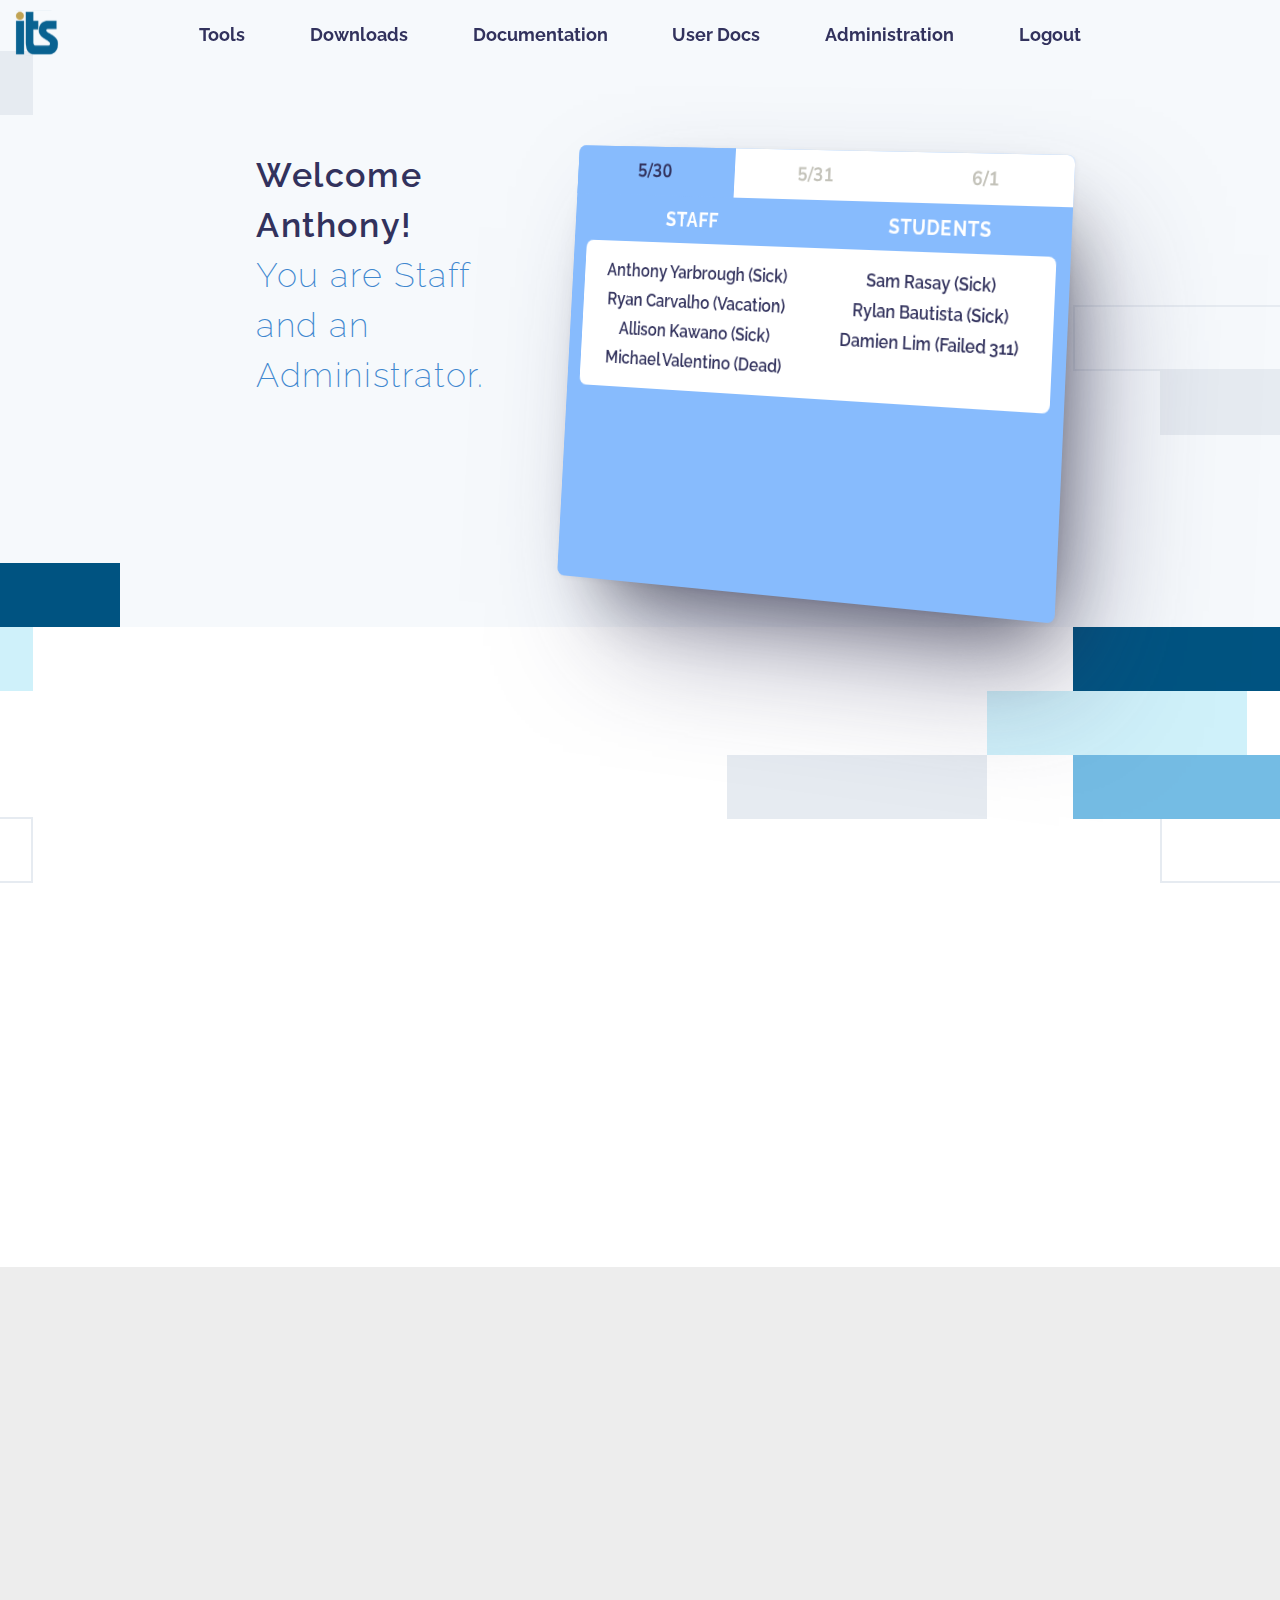
==== commit 26eee22e: "damien" ====
--- a/main.html
+++ b/main.html
@@ -397,7 +397,7 @@
                 <div>
                   <div>Sam Rasay (Sick)</div>
                   <div>Rylan Bautista (Sick)</div>
-                  <div>Damien Lim (R. Off)</div>
+                  <div>Damien Lim (Failed 311)</div>
                 </div>
               </li>
           
--- a/css/styles.css
+++ b/css/styles.css
@@ -274,7 +274,7 @@
 .welcome-sidetext {
   color: #32325d;
   font-weight: 600;
-  font-size: 16px;
+  font-size: 18px;
   line-height: 30px;
 }
 
@@ -282,7 +282,7 @@
   display: flex;
   color: #fff;
   font-size: 30px;
-  justify-content: space-evenly;
+  justify-content: space-between;
   padding: 12px 0;
   text-transform: uppercase;
   letter-spacing: .04em;
--- a/css/main_out.css
+++ b/css/main_out.css
@@ -78,7 +78,7 @@
   font-weight: 700;
   color: #c3c2b9;
   outline: 0;
-  background: #f6f9fc;
+  background: #fff;
   padding: 8px 0px;
 }
 
@@ -136,8 +136,13 @@
 
 .cd-tabs__content li.cd-selected {
   display: flex;
-  justify-content: space-evenly;
+  justify-content: space-between;
   animation: cd-fade-in 1s;
+}
+
+.welcome-sidetext > div {
+  width: 100%;
+  text-align: center;
 }
 
 @media only screen and (min-width: 768px) {
@@ -171,4 +176,4 @@
   100% {
     opacity: 1;
   }
-}+}
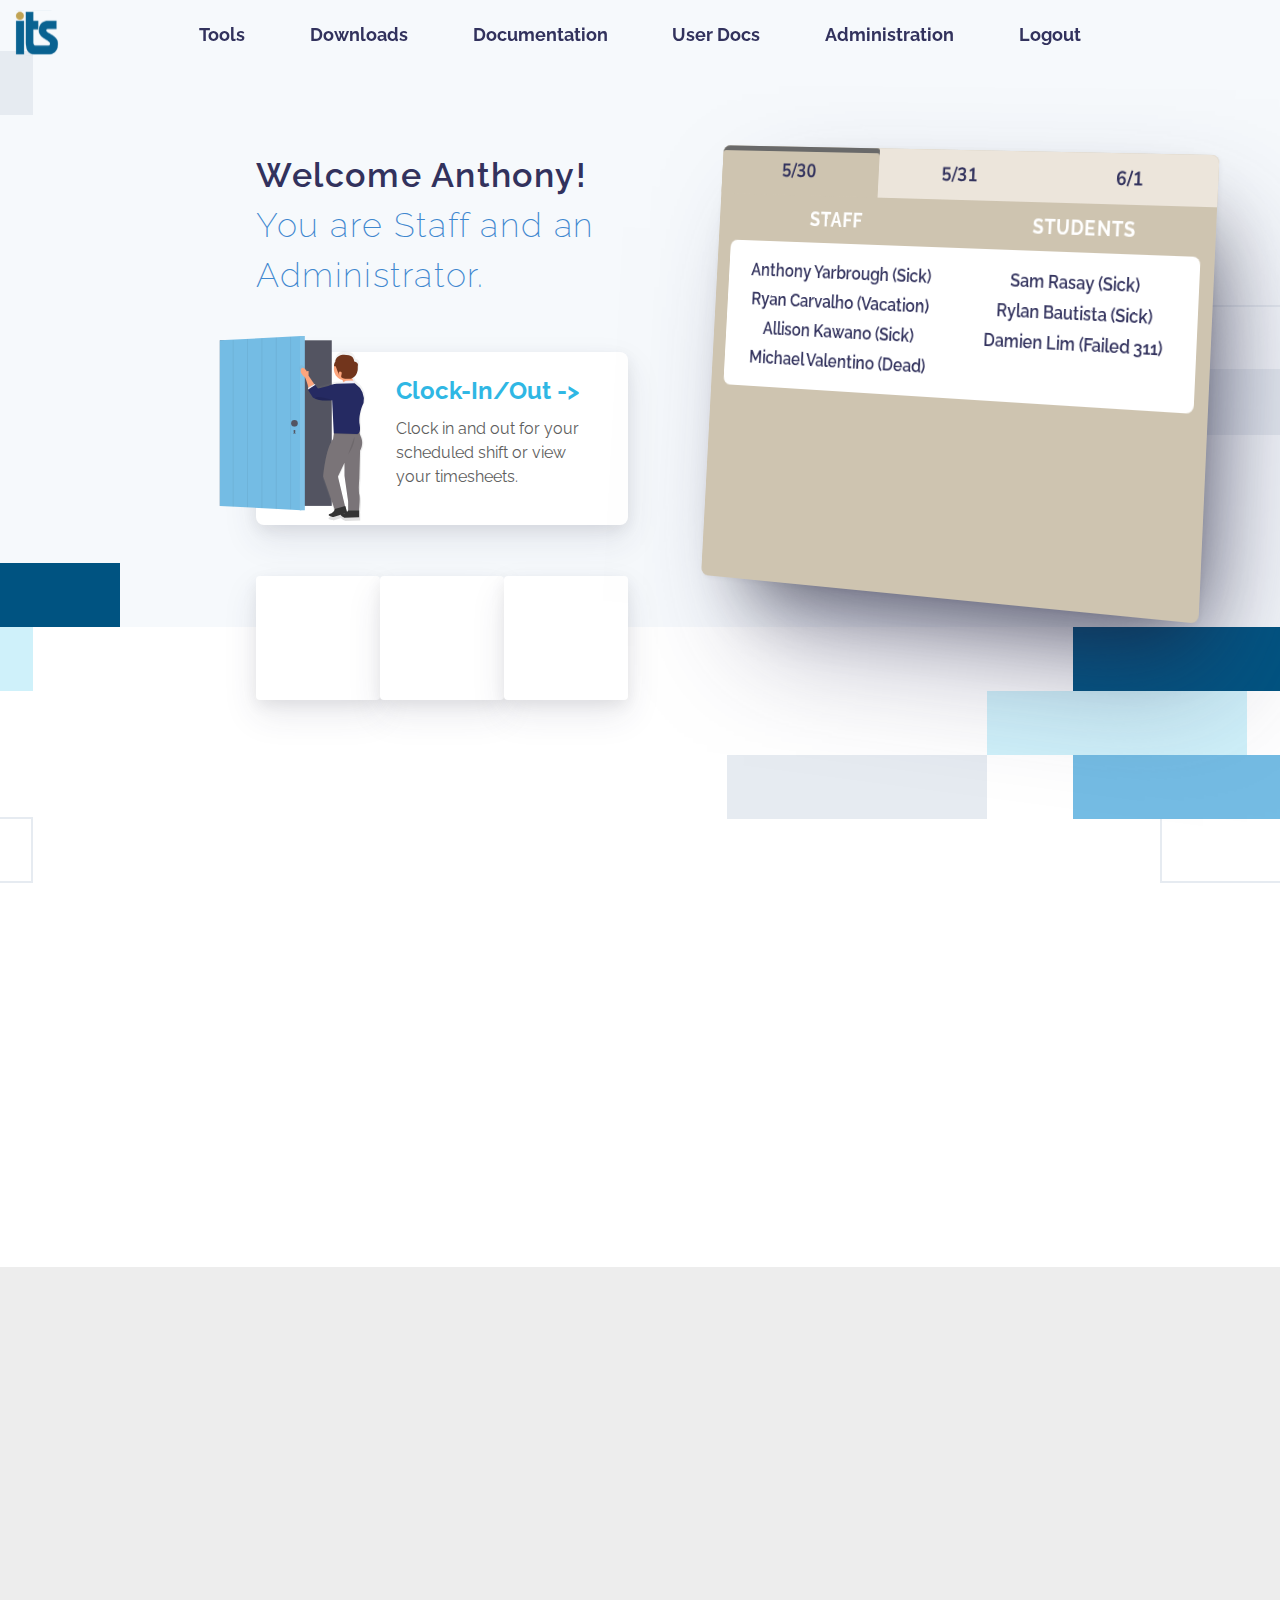
==== commit 7ccb73b6: "main page progress" ====
--- a/main.html
+++ b/main.html
@@ -357,11 +357,28 @@
 
   <div class="contain">
     <section id="namesAndRoles">
-      <div>
-        <h2 class="welcome-text">Welcome Anthony!
-          <br>
-          <span class="welcome-accent">You are Staff and an Administrator.</span>
-        </h2>
+      <div id="nameandbuttons">
+        <div>
+          <h2 class="welcome-text">Welcome Anthony!
+            <br>
+            <span class="welcome-accent">You are Staff and an Administrator.</span>
+          </h2>
+        </div>
+
+        
+        <a class="welcome-clock" id="clockcard" href="#">
+          <img src="img/login.svg" class="clocksideimg">
+          <div class="bottomemphasis">Clock-In/Out -></div>
+          <p class="body-text">Clock in and out for your scheduled shift or view your timesheets.</p>
+        </a>
+        
+
+        <div id="tertiary">
+          <div class="welcome-button"></div>
+          <div class="welcome-button"></div>
+          <div class="welcome-button"></div>
+        </div>
+
       </div>
       <div>
         <div class="welcome-card">
--- a/css/styles.css
+++ b/css/styles.css
@@ -255,7 +255,7 @@
 }
 
 .welcome-card {
-  background: #87bbfd;
+  background: #cec4b0;
   border-radius: 8px;
   overflow: hidden;
   width: 566px;
@@ -286,6 +286,15 @@
   padding: 12px 0;
   text-transform: uppercase;
   letter-spacing: .04em;
+}
+
+.welcome-button {
+  background-color:  #fff;
+  padding: 30px;
+  box-shadow: 0 15px 35px rgba(50,50,93,.1), 0 5px 15px rgba(0,0,0,.07);
+  border-radius: 4px;
+  width: 64px;
+  height: 64px;
 }
 
 .card {
--- a/css/main_layout.css
+++ b/css/main_layout.css
@@ -38,8 +38,23 @@
   background-color: #005381;
 }
 
+.clocksideimg {
+  width: 185px;
+  height: 185px;
+  position: absolute;
+  left: -56px;
+  top: -16px;
+}
+
+.welcome-clock {
+  background-color: #fff;
+  padding: 24px 40px 24px 140px;
+  box-shadow: 0 15px 35px rgba(50,50,93,.1), 0 5px 15px rgba(0,0,0,.07);
+  border-radius: 8px;
+}
+
 #namesAndRoles {
-  grid-row: 2 / 7;
+  grid-row: 2 / 8;
   grid-column: 5 / 17;
   display: flex;
   justify-content: space-around;
@@ -49,6 +64,21 @@
 #peopleOut {
   grid-row: 8 / 14;
   grid-column: 5 / 17;
+}
+
+#clockcard {
+  display: flex;
+  flex-direction: column;
+  position: relative;
+  justify-content: center;
+  color: #2fb7e4;
+  transition: .2s
+}
+
+#clockcard:hover {
+  transform: translateY(-2px);
+  color: #32325d !important;
+  box-shadow: 0 18px 35px rgba(50,50,93,.1),0 8px 15px rgba(0,0,0,.07);
 }
 
 #heroBG {
@@ -145,7 +175,19 @@
   z-index: -1;
 }
 
+#nameandbuttons {
+  display: flex;
+  flex-direction: column;
+  justify-content: space-between;
+}
+
+#tertiary {
+  display: flex;
+  flex-direction: row;
+  justify-content: space-between;
+}
+
 .welcome-sideheading > h6 {
   text-align: center;
   width: 100%;
-}+}
--- a/css/main_out.css
+++ b/css/main_out.css
@@ -76,9 +76,9 @@
   text-align: center;
   font-size: 1.2rem;
   font-weight: 700;
-  color: #c3c2b9;
+  color: #32325d;
   outline: 0;
-  background: #fff;
+  background: #ece5db;
   padding: 8px 0px;
 }
 
@@ -88,9 +88,10 @@
 }
 
 .cd-tabs__navigation a.cd-selected {
-  background-color: #87bbfd !important;
-  /* box-shadow: inset 0 3px 0 #005381; */
+  background-color: #cec4b0 !important;
+  box-shadow: inset 0 5px 0 #696969;
   color: #32325d;
+  border-radius: 3px;
 }
 
 @media only screen and (min-width: 768px) {
@@ -100,7 +101,7 @@
   .cd-tabs__navigation a {
   }
   .cd-tabs__navigation a.cd-selected {
-   /* box-shadow: inset 0 3px 0 #005381; */
+    box-shadow: inset 0 5px 0 #696969;
   }
 }
 
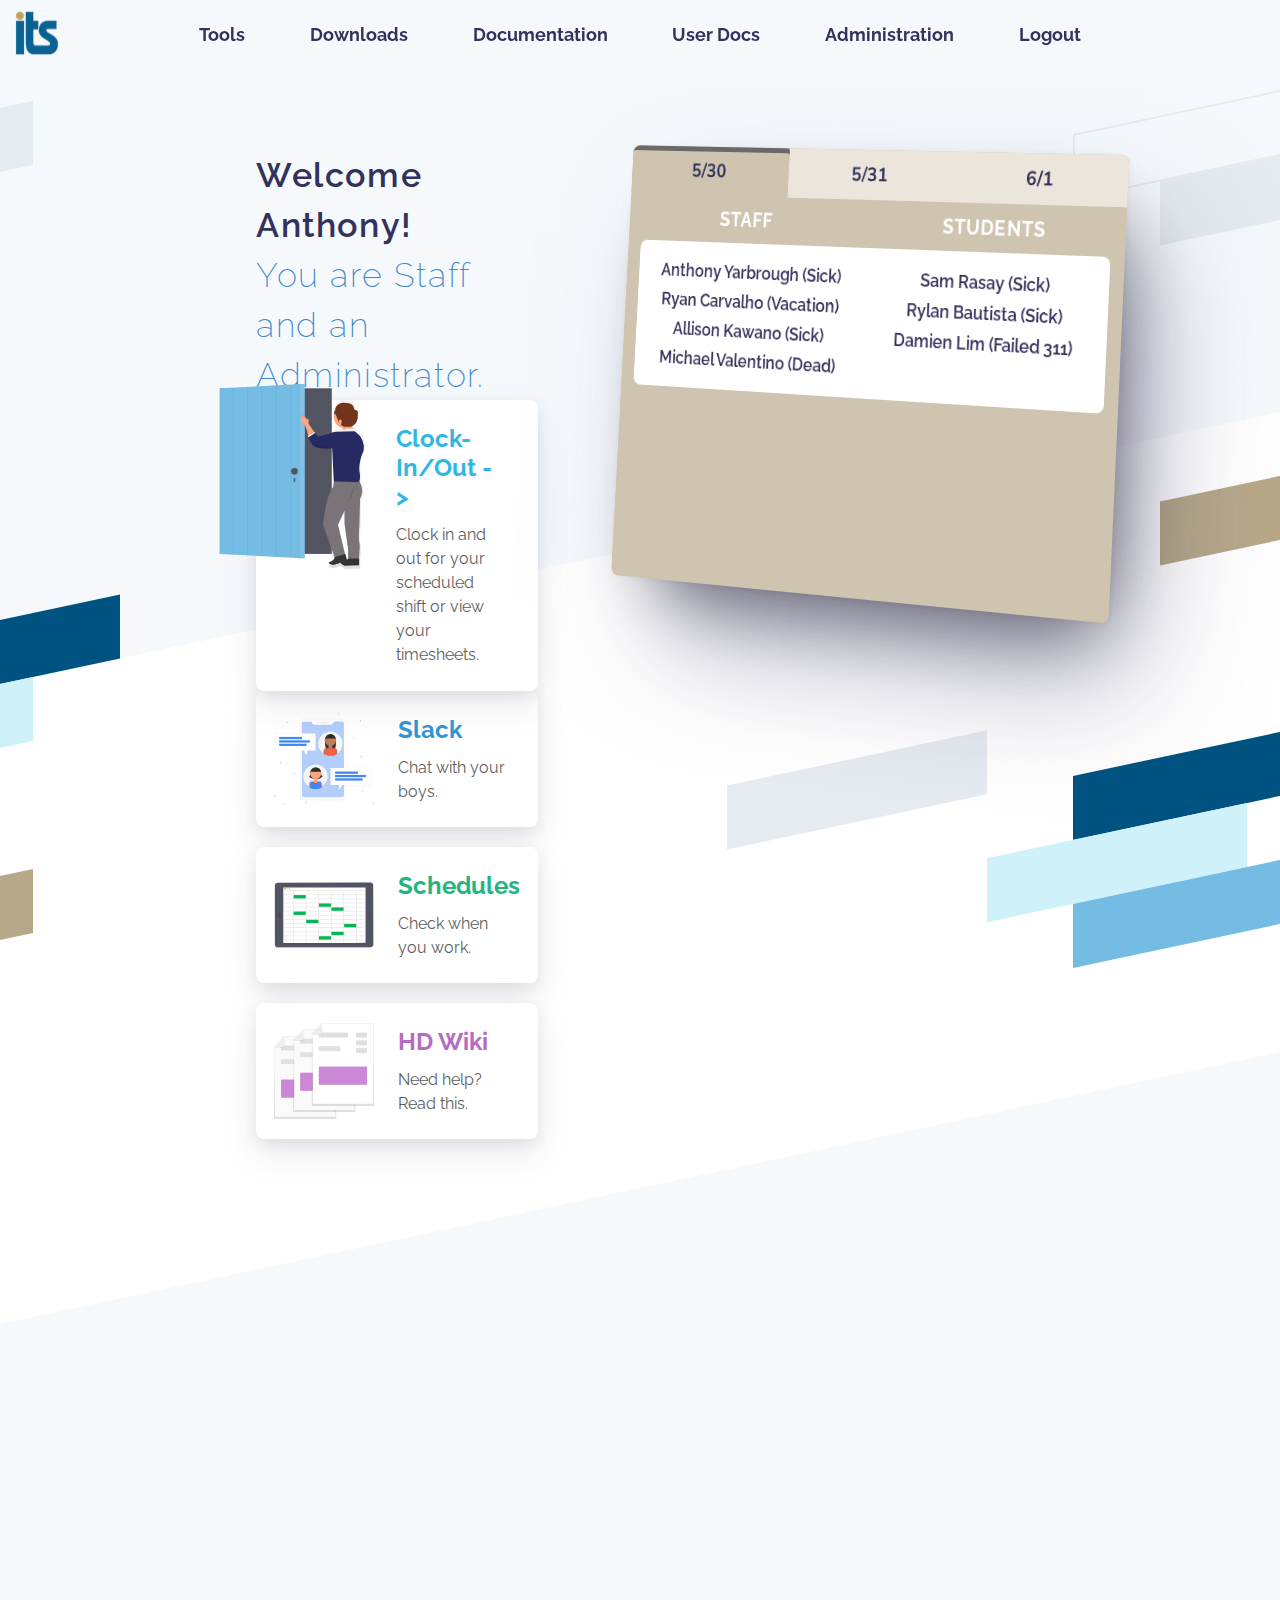
==== commit 54903118: "main page progress" ====
--- a/main.html
+++ b/main.html
@@ -15,7 +15,7 @@
 
 </head>
 
-<body>
+<body style="background-color: #f6f9fc;">
   <header class="cd-morph-dropdown">
     <a href="#">
       <img src="img/its.svg" id="logo">
@@ -343,12 +343,12 @@
       <span class="darkblue" id="stripe3"></span>
       <span class="lightblue2" id="stripe4"></span>
       <span class="darkblue" id="stripe5"></span>
-      <span class="grayline" id="stripe6"></span>
+      <span class="brown" id="stripe6"></span>
       <span class="lightblue2" id="stripe7"></span>
       <span class="lightblue" id="stripe8"></span>
       <span class="gray" id="stripe9"></span>
-      <span class="grayline" id="stripe10"></span>
-      <span class="grayline" id="stripe11"></span>
+      <span class="brown" id="stripe10"></span>
+      <span class="brown" id="stripe11"></span>
       <span class="grayline" id="stripe12"></span>
       <span class="gray" id="stripe13"></span>
       <span class="white" id="stripebg"></span>
@@ -369,16 +369,35 @@
         <a class="welcome-clock" id="clockcard" href="#">
           <img src="img/login.svg" class="clocksideimg">
           <div class="bottomemphasis">Clock-In/Out -></div>
-          <p class="body-text">Clock in and out for your scheduled shift or view your timesheets.</p>
+          <span class="body-text">Clock in and out for your scheduled shift or view your timesheets.</span>
         </a>
+
+        <div>
+          <a class="welcome-button" href="#" style="color: #3396d3;">
+            <img class="welcome-sideimg" src="img/chat.svg">
+            <div>
+              <div class="bottomemphasis">Slack</div>
+              <span class="body-text">Chat with your boys.</span>
+            </div>
+          </a>
+          
+          <a class="welcome-button" href="#" style="color: #24b47e;">
+            <img class="welcome-sideimg" src="img/roster.svg">
+            <div>
+              <div class="bottomemphasis">Schedules</div>
+              <span class="body-text">Check when you work.</span>
+            </div>
+          </a>
+          
+          <a class="welcome-button" href="#" style="color: #b76ac4;">
+            <img class="welcome-sideimg" src="img/wiki.svg">
+            <div>
+              <div class="bottomemphasis">HD Wiki</div>
+              <span class="body-text">Need help? Read this.</span>
+            </div>
+          </a>
+        </div>
         
-
-        <div id="tertiary">
-          <div class="welcome-button"></div>
-          <div class="welcome-button"></div>
-          <div class="welcome-button"></div>
-        </div>
-
       </div>
       <div>
         <div class="welcome-card">
@@ -434,14 +453,6 @@
         </div>
       </div>
     </section>
-
-    <section id="peopleOut">
-      
-    </section>
-
-    <section id="actionButtons">
-
-    </section>
   </div>
 
   <script type="text/javascript" src="js/jquery-3.3.1.min.js"></script>
--- a/css/styles.css
+++ b/css/styles.css
@@ -289,12 +289,32 @@
 }
 
 .welcome-button {
-  background-color:  #fff;
-  padding: 30px;
+  display: flex;
+  transition: .2s;
+  background-color: #fff;
+  padding: 18px;
   box-shadow: 0 15px 35px rgba(50,50,93,.1), 0 5px 15px rgba(0,0,0,.07);
-  border-radius: 4px;
-  width: 64px;
-  height: 64px;
+  border-radius: 8px;
+  overflow: hidden;
+  color: #6772e5;
+  margin-bottom: 20px;
+  align-items: center;
+  height: 100px;
+}
+
+.welcome-button:hover {
+  transform: translateY(-2px);
+  color: #32325d !important;
+  box-shadow: 0 18px 35px rgba(50,50,93,.1),0 8px 15px rgba(0,0,0,.07);
+}
+
+.welcome-button:active {
+  transform: translateY(2px);
+}
+
+.welcome-sideimg {
+  width: 100px;
+  margin-right: 24px;
 }
 
 .card {
--- a/css/main_layout.css
+++ b/css/main_layout.css
@@ -11,10 +11,17 @@
   width: 100%;
   height: 100%;
   position: absolute;
+  z-index: -2;
+  transform: skewY(-12deg);
+  top: -79px;
 }
 
 .gray {
   background-color: #e6ebf1;
+}
+
+.brown {
+  background-color: #b7a889;
 }
 
 .grayline {
@@ -54,7 +61,7 @@
 }
 
 #namesAndRoles {
-  grid-row: 2 / 8;
+  grid-row: 2 / 11;
   grid-column: 5 / 17;
   display: flex;
   justify-content: space-around;
@@ -79,6 +86,10 @@
   transform: translateY(-2px);
   color: #32325d !important;
   box-shadow: 0 18px 35px rgba(50,50,93,.1),0 8px 15px rgba(0,0,0,.07);
+}
+
+#clockcard:active {
+  transform: translateY(2px);
 }
 
 #heroBG {
@@ -124,7 +135,7 @@
 }
 
 #stripe5 {
-  grid-row: 11;
+  grid-row: 16;
   grid-column: 17/viewport-end;
 }
 
@@ -134,23 +145,23 @@
 }
 
 #stripe7 {
-  grid-row: 12;
+  grid-row: 17;
   grid-column: 16/span 3;
 }
 
 #stripe8 {
-  grid-row: 13;
+  grid-row: 18;
   grid-column: 17/span 4;
   z-index: 0;
 }
 
 #stripe9 {
-  grid-row: 13;
+  grid-row: 15;
   grid-column: 13/span 3;
 }
 
 #stripe10 {
-  grid-row: 14;
+  grid-row: 12;
   grid-column: 18/span 2;
 }
 
@@ -179,6 +190,7 @@
   display: flex;
   flex-direction: column;
   justify-content: space-between;
+  align-items: center;
 }
 
 #tertiary {
@@ -190,4 +202,4 @@
 .welcome-sideheading > h6 {
   text-align: center;
   width: 100%;
-}
+}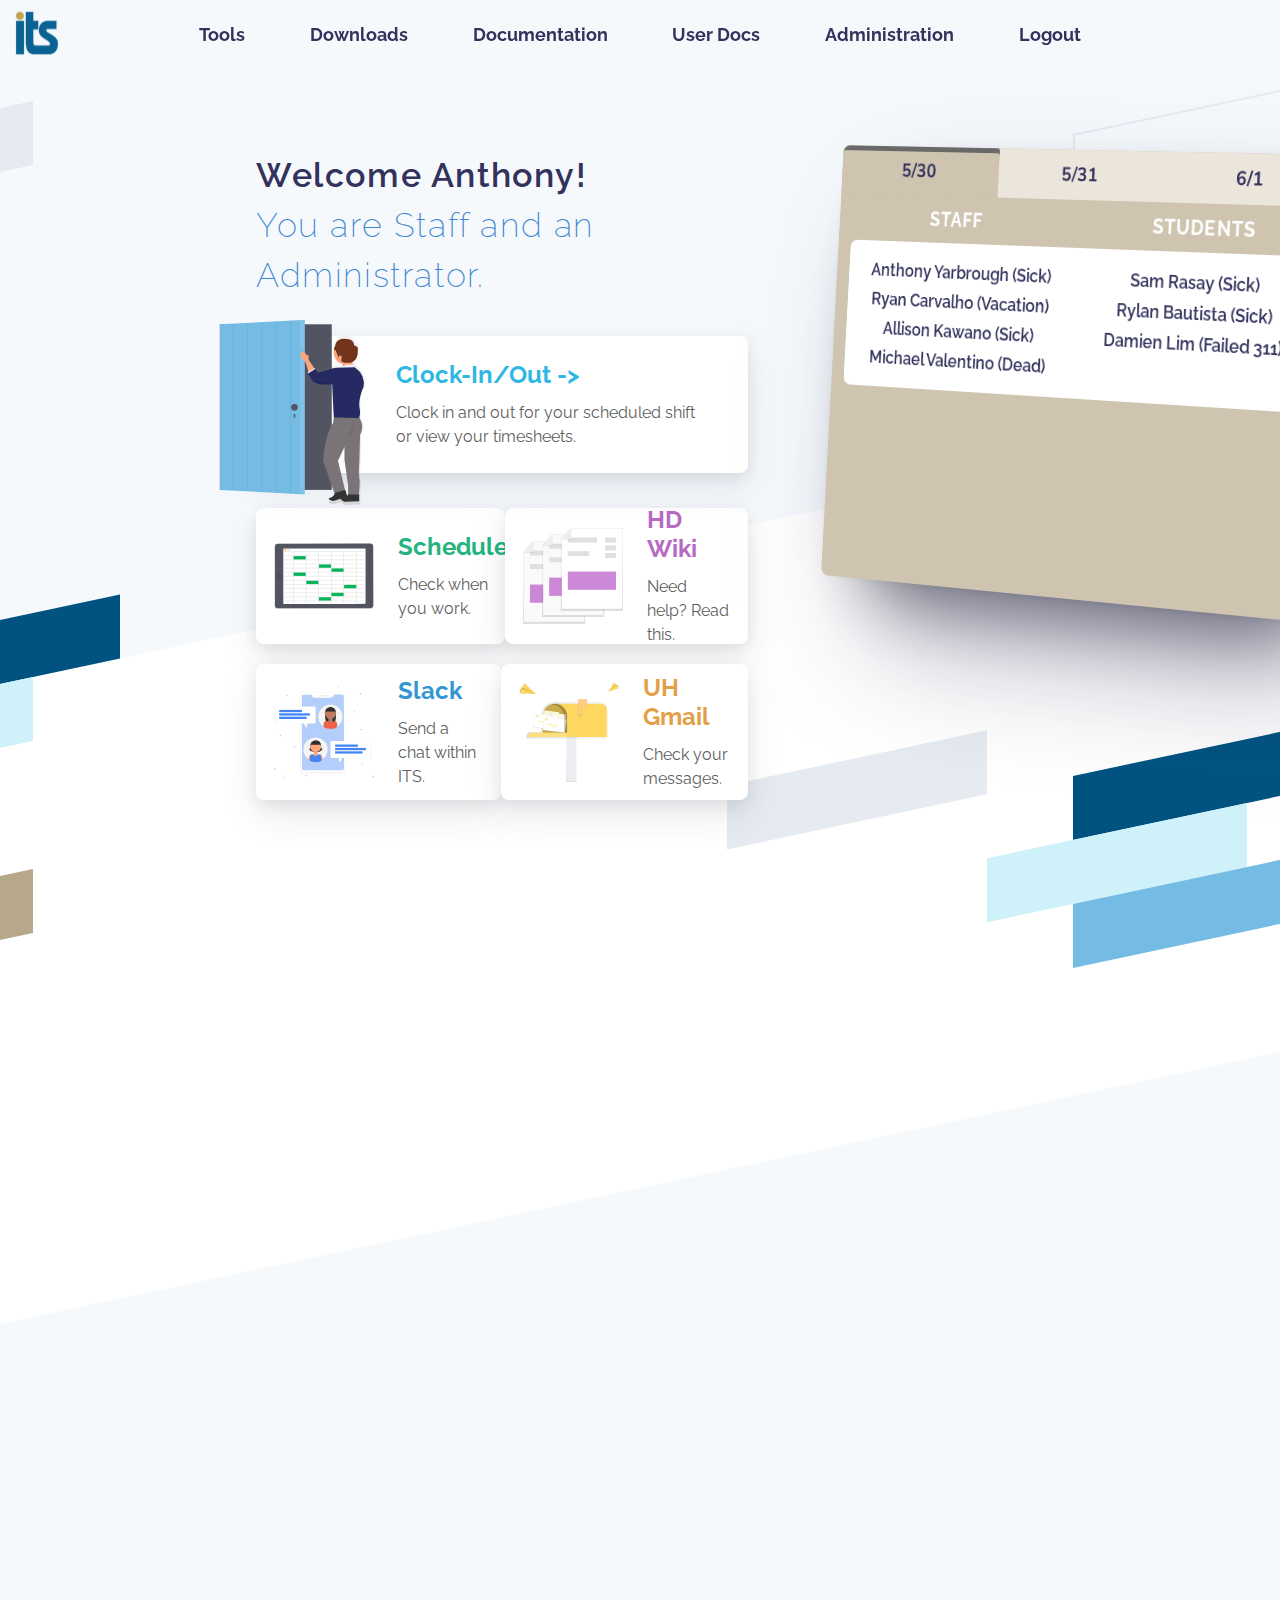
==== commit 989f6258: "brown is awesome" ====
--- a/main.html
+++ b/main.html
@@ -373,29 +373,41 @@
         </a>
 
         <div>
-          <a class="welcome-button" href="#" style="color: #3396d3;">
-            <img class="welcome-sideimg" src="img/chat.svg">
-            <div>
-              <div class="bottomemphasis">Slack</div>
-              <span class="body-text">Chat with your boys.</span>
-            </div>
-          </a>
+          <div class="welcome-row" style="margin-bottom: 20px;">
+            <a class="welcome-button" href="#" style="color: #24b47e;">
+              <img class="welcome-sideimg" src="img/roster.svg">
+              <div>
+                <div class="bottomemphasis">Schedules</div>
+                <span class="body-text">Check when you work.</span>
+              </div>
+            </a>
+
+            <a class="welcome-button" href="#" style="color: #b76ac4;">
+              <img class="welcome-sideimg" src="img/wiki.svg">
+              <div>
+                <div class="bottomemphasis">HD Wiki</div>
+                <span class="body-text">Need help? Read this.</span>
+              </div>
+            </a>
+          </div>
           
-          <a class="welcome-button" href="#" style="color: #24b47e;">
-            <img class="welcome-sideimg" src="img/roster.svg">
-            <div>
-              <div class="bottomemphasis">Schedules</div>
-              <span class="body-text">Check when you work.</span>
-            </div>
-          </a>
-          
-          <a class="welcome-button" href="#" style="color: #b76ac4;">
-            <img class="welcome-sideimg" src="img/wiki.svg">
-            <div>
-              <div class="bottomemphasis">HD Wiki</div>
-              <span class="body-text">Need help? Read this.</span>
-            </div>
-          </a>
+          <div class="welcome-row">
+            <a class="welcome-button" href="#" style="color: #3396d3;">
+              <img class="welcome-sideimg" src="img/chat.svg">
+              <div>
+                <div class="bottomemphasis">Slack</div>
+                <span class="body-text">Send a chat within ITS.</span>
+              </div>
+            </a>
+
+            <a class="welcome-button" href="#" style="color: #e39f48;">
+              <img class="welcome-sideimg" src="img/mail.svg">
+              <div>
+                <div class="bottomemphasis">UH Gmail</div>
+                <span class="body-text">Check your messages.</span>
+              </div>
+            </a>
+          </div>
         </div>
         
       </div>
--- a/css/styles.css
+++ b/css/styles.css
@@ -297,9 +297,9 @@
   border-radius: 8px;
   overflow: hidden;
   color: #6772e5;
-  margin-bottom: 20px;
   align-items: center;
   height: 100px;
+  max-width: 250px;
 }
 
 .welcome-button:hover {
--- a/css/main_layout.css
+++ b/css/main_layout.css
@@ -60,8 +60,13 @@
   border-radius: 8px;
 }
 
+.welcome-row {
+  display: flex;
+  justify-content: space-between;
+}
+
 #namesAndRoles {
-  grid-row: 2 / 11;
+  grid-row: 2 / 9;
   grid-column: 5 / 17;
   display: flex;
   justify-content: space-around;
@@ -190,7 +195,6 @@
   display: flex;
   flex-direction: column;
   justify-content: space-between;
-  align-items: center;
 }
 
 #tertiary {
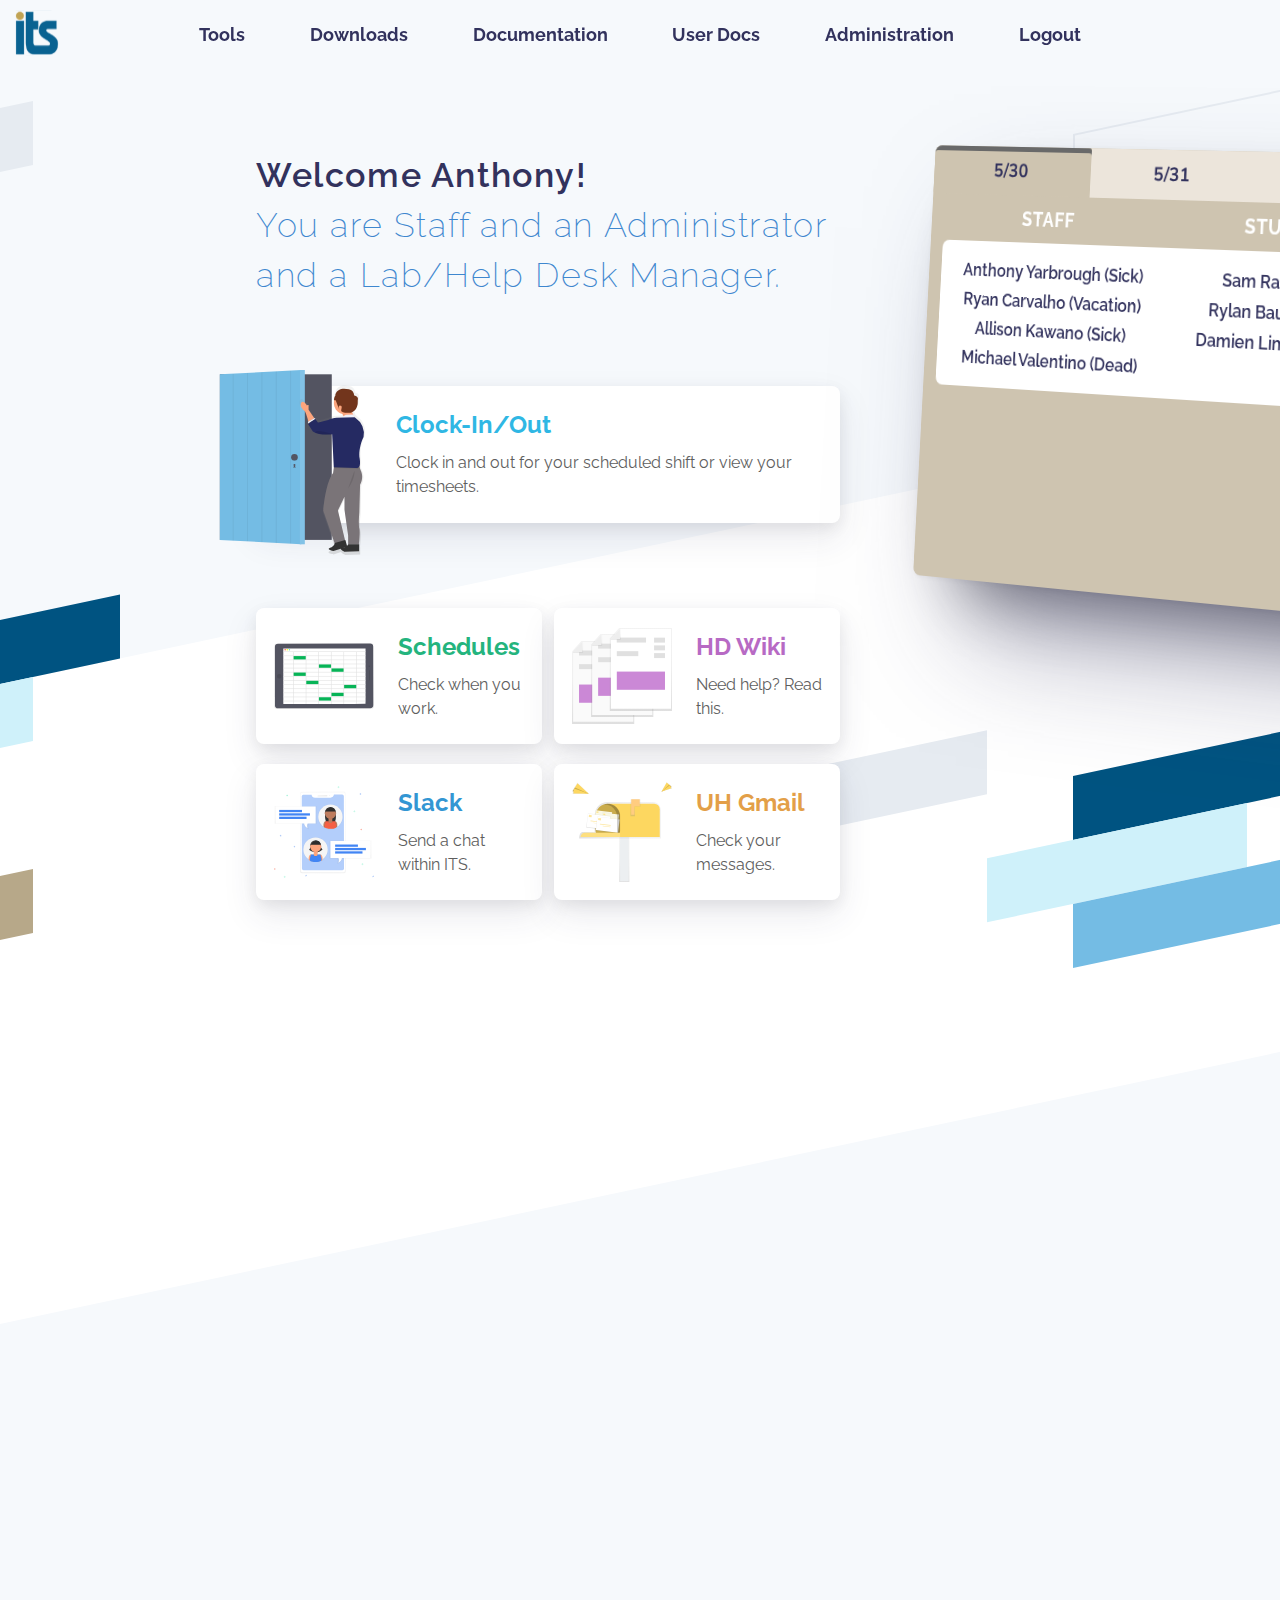
==== commit c00c93a6: "responsive main page" ====
--- a/main.html
+++ b/main.html
@@ -8,8 +8,8 @@
 
   <link rel="stylesheet" href="css/styles.css">
   <link rel="stylesheet" href="css/dropdown.css">
+  <link rel="stylesheet" href="css/main_out.css">
   <link rel="stylesheet" href="css/main_layout.css">
-  <link rel="stylesheet" href="css/main_out.css">
   <link href="https://fonts.googleapis.com/css?family=Raleway:300,400,500,600,700" rel="stylesheet">
   <link href="https://fonts.googleapis.com/css?family=Nunito+Sans:700" rel="stylesheet">
 
@@ -358,23 +358,23 @@
   <div class="contain">
     <section id="namesAndRoles">
       <div id="nameandbuttons">
-        <div>
+        <div id="ncontain">
           <h2 class="welcome-text">Welcome Anthony!
             <br>
-            <span class="welcome-accent">You are Staff and an Administrator.</span>
+            <span class="welcome-accent">You are Staff and an Administrator and a Lab/Help Desk Manager.</span>
           </h2>
         </div>
 
         
         <a class="welcome-clock" id="clockcard" href="#">
           <img src="img/login.svg" class="clocksideimg">
-          <div class="bottomemphasis">Clock-In/Out -></div>
+          <div class="bottomemphasis">Clock-In/Out</div>
           <span class="body-text">Clock in and out for your scheduled shift or view your timesheets.</span>
         </a>
 
         <div>
           <div class="welcome-row" style="margin-bottom: 20px;">
-            <a class="welcome-button" href="#" style="color: #24b47e;">
+            <a class="welcome-button" href="#" style="color: #24b47e; margin-right: 12px;">
               <img class="welcome-sideimg" src="img/roster.svg">
               <div>
                 <div class="bottomemphasis">Schedules</div>
@@ -392,7 +392,7 @@
           </div>
           
           <div class="welcome-row">
-            <a class="welcome-button" href="#" style="color: #3396d3;">
+            <a class="welcome-button" href="#" style="color: #3396d3; margin-right: 12px;">
               <img class="welcome-sideimg" src="img/chat.svg">
               <div>
                 <div class="bottomemphasis">Slack</div>
@@ -411,7 +411,7 @@
         </div>
         
       </div>
-      <div>
+      <div class="wcardcontainer">
         <div class="welcome-card">
           <div class="cd-tabs js-cd-tabs">
             <nav>
@@ -429,20 +429,20 @@
             </nav>
 
             <div class="welcome-sideheading">
-              <h6>Staff</h6>
-              <h6>Students</h6>
+              <h6 id="staffout">Staff</h6>
+              <h6 id="studentsout">Students</h6>
             </div>
           
             <ul class="cd-tabs__content js-cd-content">
               <li data-content="today" class="cd-selected welcome-sidetext">
-                <div>
+                <div id="staffout">
                   <div>Anthony Yarbrough (Sick)</div>
                   <div>Ryan Carvalho (Vacation)</div>
                   <div>Allison Kawano (Sick)</div>
                   <div>Michael Valentino (Dead)</div>
                 </div>
 
-                <div>
+                <div id="studentsout">
                   <div>Sam Rasay (Sick)</div>
                   <div>Rylan Bautista (Sick)</div>
                   <div>Damien Lim (Failed 311)</div>
--- a/css/styles.css
+++ b/css/styles.css
@@ -299,7 +299,7 @@
   color: #6772e5;
   align-items: center;
   height: 100px;
-  max-width: 250px;
+  width: 250px;
 }
 
 .welcome-button:hover {
--- a/css/main_layout.css
+++ b/css/main_layout.css
@@ -62,11 +62,10 @@
 
 .welcome-row {
   display: flex;
-  justify-content: space-between;
 }
 
 #namesAndRoles {
-  grid-row: 2 / 9;
+  grid-row: 2 / 10;
   grid-column: 5 / 17;
   display: flex;
   justify-content: space-around;
@@ -206,4 +205,185 @@
 .welcome-sideheading > h6 {
   text-align: center;
   width: 100%;
+}
+
+@media (max-width: 1160px) {
+  .welcome-card {
+    width: 500px;
+  }
+
+  #namesAndRoles {
+    grid-column: 2 / 20;
+  }
+}
+
+@media (max-width: 1100px) {
+  #nameandbuttons {
+    align-items: center;
+  }
+
+  #clockcard {
+    width: 250px;
+  }
+
+  .clocksideimg {
+    left: -38px;
+    top: -6px;
+  }
+
+  .welcome-button {
+    width: 210px;
+  }
+}
+
+@media (max-width: 1015px) {
+  #namesAndRoles {
+    justify-content: flex-start;
+    grid-column: 1 / 21;
+  }
+
+  #nameandbuttons {
+    margin-left: 8px;
+  }
+
+  #ncontain {
+    width: 350px;
+  }
+
+  .welcome-text {
+    font-size: 30px;
+    line-height: 40px;
+  }
+
+  .wcardcontainer {
+    margin-left: -84px;
+  }
+}
+
+@media (max-width: 930px) {
+  .welcome-card {
+    width: 470px; 
+  }
+}
+
+@media (max-width: 900px) {
+  #namesAndRoles {
+    margin-top: 0;
+    grid-row: 2 / 14;
+    flex-direction: column;
+    grid-column: 4 / 18;
+  }
+
+  #nameandbuttons {
+    justify-content: space-around;
+    margin-left: 0;
+  }
+
+  .welcome-card {
+    width: 566px;
+    transform: none;
+  }
+
+  .wcardcontainer {
+    margin-left: 0;
+    align-self: center;
+    margin-top: 48px;
+  }
+
+  #ncontain, #clockcard {
+    margin-bottom: 48px;
+    width: auto;
+  }
+
+  .clocksideimg {
+    top: -23px;
+  }
+
+  .welcome-button: {
+    width: auto;
+  }
+}
+
+@media (max-width: 725px) {
+  #namesAndRoles {
+    grid-column: 3 / 19;
+  }
+}
+
+@media (max-width: 633px) {
+  #namesAndRoles {
+    grid-column: 2 / 20;
+  }
+}
+
+@media (max-width: 577px) {
+  .welcome-card {
+    width: 500px;
+  }
+}
+
+@media (max-width: 503px) {
+  .bottomemphasis {
+    text-align: center;
+  }
+
+  .welcome-button {
+    width: auto;
+    height: auto;
+    justify-content: space-between;
+    align-items: center;
+    flex-direction: column;
+  }
+
+  .welcome-sideimg {
+    margin-bottom: 8px;
+    height: 100px;
+    margin-right: 0;
+}
+
+@media (max-width: 492px) {
+  .clocksideimg {
+    width: 150px;
+    height: 150px;
+    left: -6px;
+    top: 9px;
+  }
+
+  .welcome-card {
+    width: 415px;
+  }
+
+  .welcome-sidetext {
+    font-size: 15px;
+  }
+
+  .welcome-sideheading > h6 {
+    margin: 0 4px;
+  }
+
+  .cd-tabs__content li {
+    padding: 15px 4px;
+    margin: 0;
+    border-radius: 0;
+  }
+
+  #staffout {
+    text-align: left;
+  }
+
+  #studentsout {
+    text-align: right;
+  }
+}
+
+@media (max-width: 415px) {
+  .welcome-card {
+    width: 370px;
+  }
+}
+
+@media (max-width: 389px) {
+  .clocksideimg {
+    top: 20px;
+  }
 }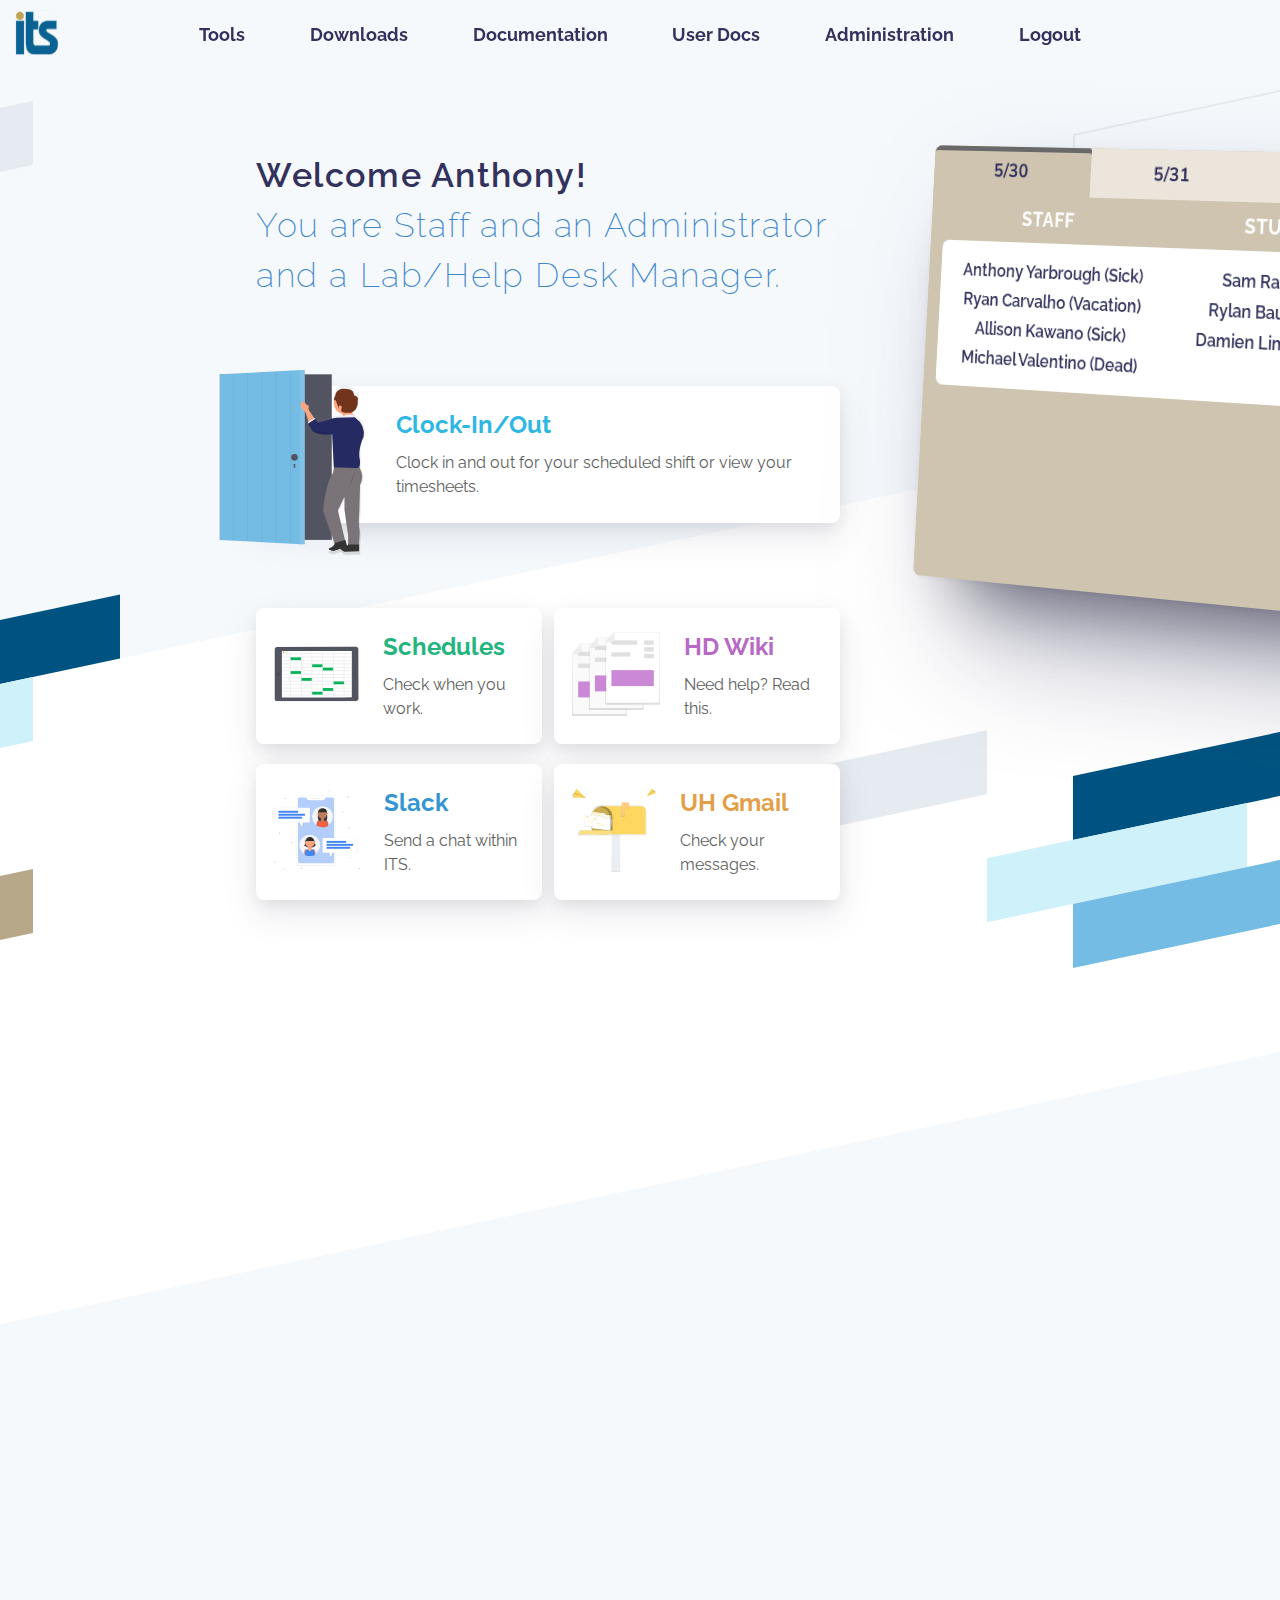
==== commit 2b5548e6: "Chrome img flex fix" ====
--- a/main.html
+++ b/main.html
@@ -375,7 +375,9 @@
         <div>
           <div class="welcome-row" style="margin-bottom: 20px;">
             <a class="welcome-button" href="#" style="color: #24b47e; margin-right: 12px;">
-              <img class="welcome-sideimg" src="img/roster.svg">
+              <div class="welcome-sideimg">
+                <img style="width: 100%; height: 100px;" src="img/roster.svg">
+              </div>
               <div>
                 <div class="bottomemphasis">Schedules</div>
                 <span class="body-text">Check when you work.</span>
@@ -383,7 +385,9 @@
             </a>
 
             <a class="welcome-button" href="#" style="color: #b76ac4;">
-              <img class="welcome-sideimg" src="img/wiki.svg">
+              <div class="welcome-sideimg">
+                <img style="width: 100%;" src="img/wiki.svg">
+              </div>
               <div>
                 <div class="bottomemphasis">HD Wiki</div>
                 <span class="body-text">Need help? Read this.</span>
@@ -393,7 +397,9 @@
           
           <div class="welcome-row">
             <a class="welcome-button" href="#" style="color: #3396d3; margin-right: 12px;">
-              <img class="welcome-sideimg" src="img/chat.svg">
+              <div class="welcome-sideimg">
+                <img style="width: 100%;" src="img/chat.svg">
+              </div>
               <div>
                 <div class="bottomemphasis">Slack</div>
                 <span class="body-text">Send a chat within ITS.</span>
@@ -401,7 +407,9 @@
             </a>
 
             <a class="welcome-button" href="#" style="color: #e39f48;">
-              <img class="welcome-sideimg" src="img/mail.svg">
+              <div class="welcome-sideimg">
+                <img style="width: 100%;" src="img/mail.svg">
+              </div>
               <div>
                 <div class="bottomemphasis">UH Gmail</div>
                 <span class="body-text">Check your messages.</span>
--- a/css/main_out.css
+++ b/css/main_out.css
@@ -95,11 +95,6 @@
 }
 
 @media only screen and (min-width: 768px) {
-  .cd-tabs__navigation {
-    /* move the nav to the left on medium sized devices */
-  }
-  .cd-tabs__navigation a {
-  }
   .cd-tabs__navigation a.cd-selected {
     box-shadow: inset 0 5px 0 #696969;
   }
@@ -113,18 +108,12 @@
   .cd-tabs__navigation a {
     padding: 12px 0;
   }
-  .cd-tabs__navigation a.cd-selected {
-  }
   .cd-tabs__navigation a::before {
     top: 50%;
     margin-top: -8px;
     margin-left: 0;
     left: 40px;
   }
-}
-
-.cd-tabs__content {
-  
 }
 
 .cd-tabs__content li {
@@ -146,18 +135,9 @@
   text-align: center;
 }
 
-@media only screen and (min-width: 768px) {
-  .cd-tabs__content {
-  }
-  .cd-tabs__content li {
-  }
-}
-
 @media only screen and (min-width: 960px) {
   .cd-tabs__content {
     min-height: 0;
-  }
-  .cd-tabs__content li {
   }
 }
 
--- a/css/main_layout.css
+++ b/css/main_layout.css
@@ -299,7 +299,7 @@
     top: -23px;
   }
 
-  .welcome-button: {
+  .welcome-button {
     width: auto;
   }
 }
@@ -323,6 +323,10 @@
 }
 
 @media (max-width: 503px) {
+  #namesAndRoles {
+    grid-row: 2 / 17;
+  }
+
   .bottomemphasis {
     text-align: center;
   }
@@ -339,6 +343,7 @@
     margin-bottom: 8px;
     height: 100px;
     margin-right: 0;
+  }
 }
 
 @media (max-width: 492px) {
@@ -386,4 +391,10 @@
   .clocksideimg {
     top: 20px;
   }
-}+}
+
+@media (max-width: 371px) {
+  .clocksideimg {
+    top: 36px;
+  }
+}
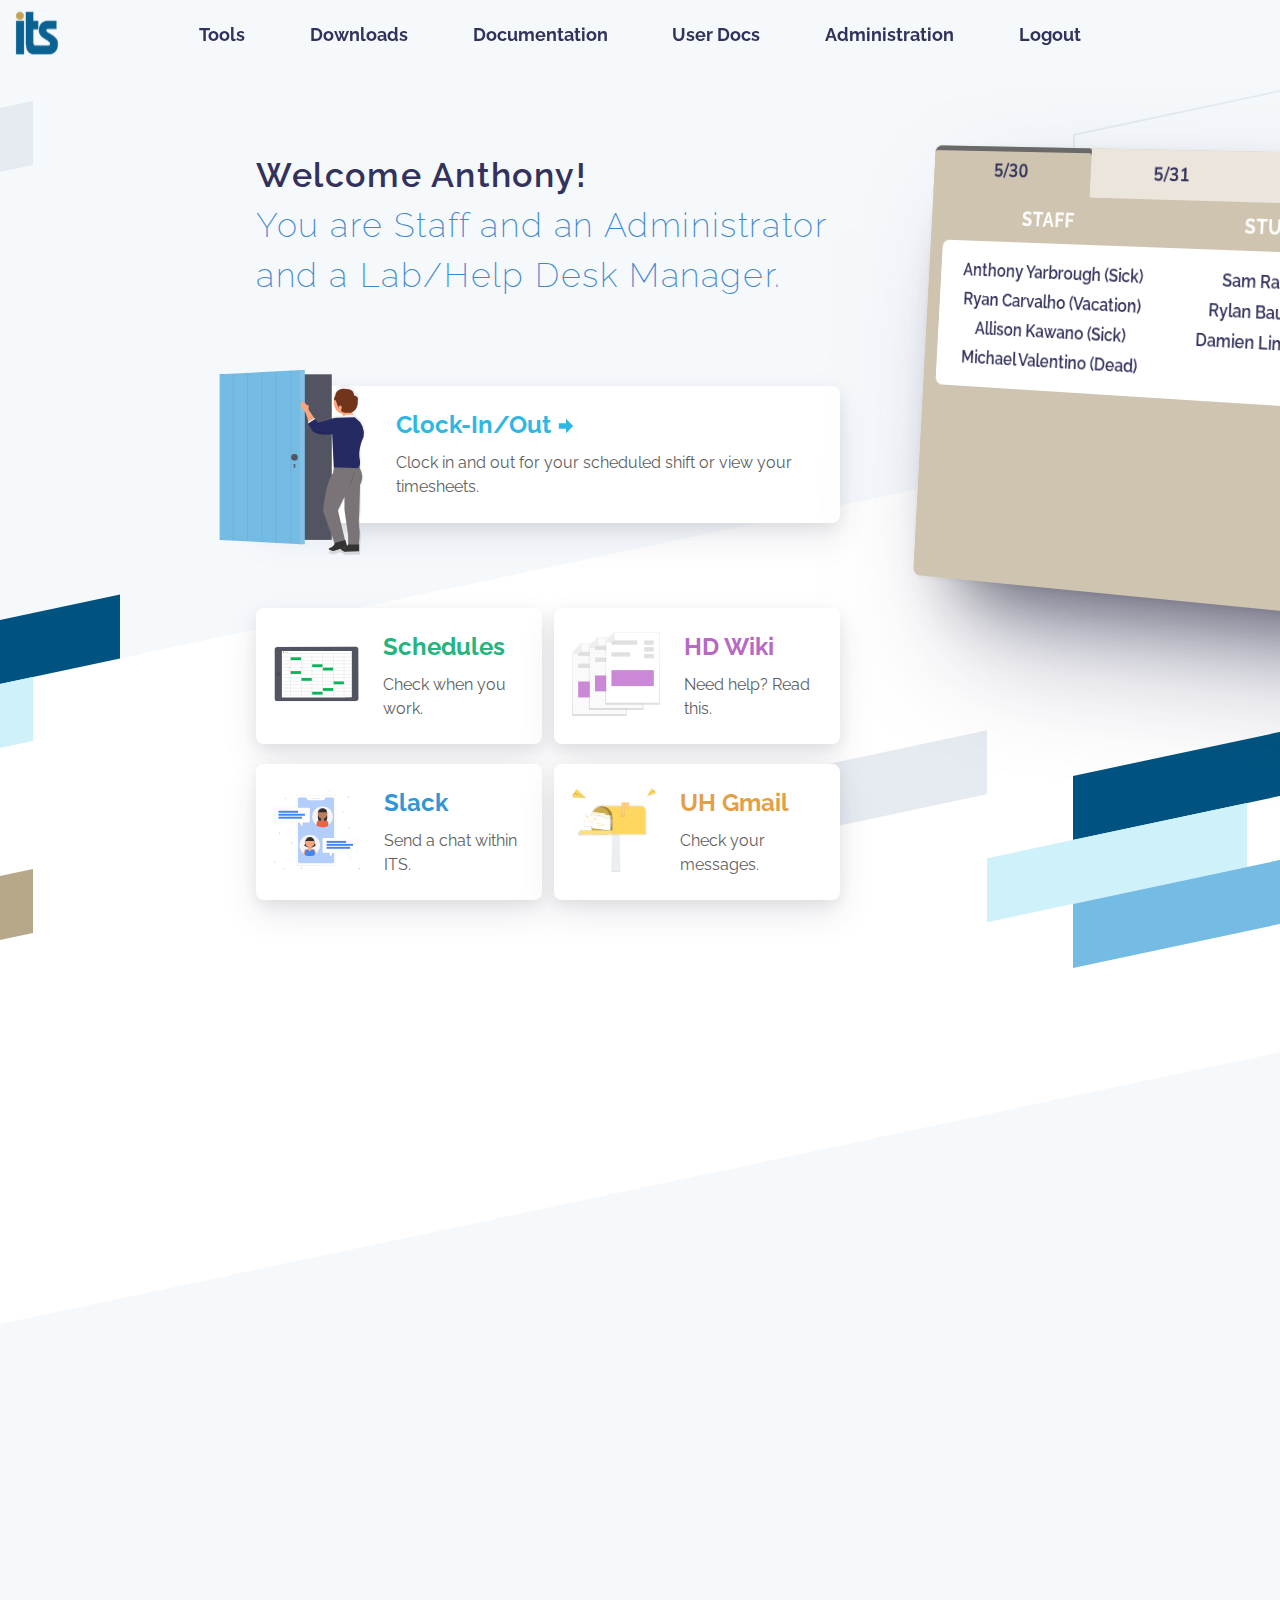
==== commit 3604ddfc: "icon on clockin button" ====
--- a/main.html
+++ b/main.html
@@ -368,7 +368,11 @@
         
         <a class="welcome-clock" id="clockcard" href="#">
           <img src="img/login.svg" class="clocksideimg">
-          <div class="bottomemphasis">Clock-In/Out</div>
+          <div class="bottomemphasis">Clock-In/Out
+            <svg class="welcome-icon" xmlns="http://www.w3.org/2000/svg" viewBox="0 0 20 20" style="fill: #2fb7e4;">
+              <path class="arrow" d="M10 7H2v6h8v5l8-8-8-8v5z" />
+            </svg>
+          </div>
           <span class="body-text">Clock in and out for your scheduled shift or view your timesheets.</span>
         </a>
 
--- a/css/main_layout.css
+++ b/css/main_layout.css
@@ -62,6 +62,16 @@
 
 .welcome-row {
   display: flex;
+}
+
+.welcome-icon {
+  width: 18px;
+  position: relative;
+  top: 2px;
+}
+
+.arrow {
+  transition: .2s;
 }
 
 #namesAndRoles {
